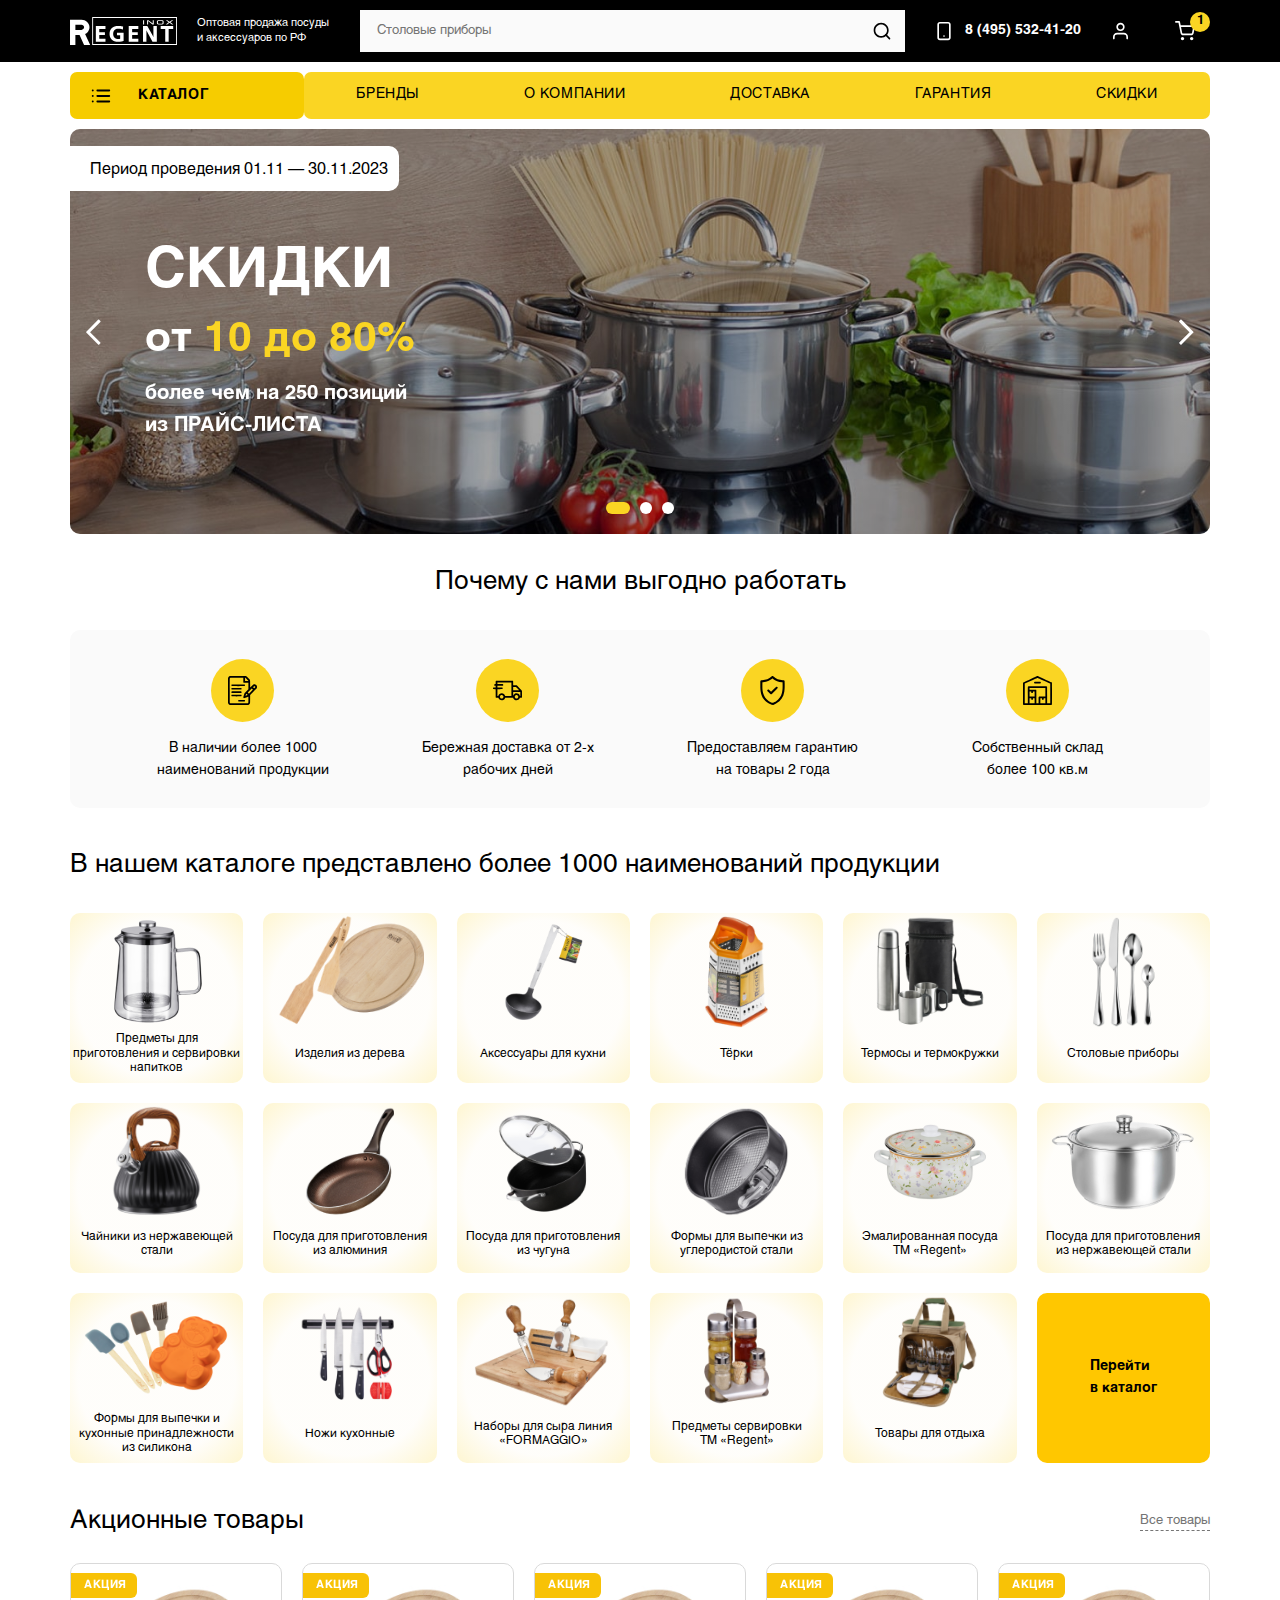
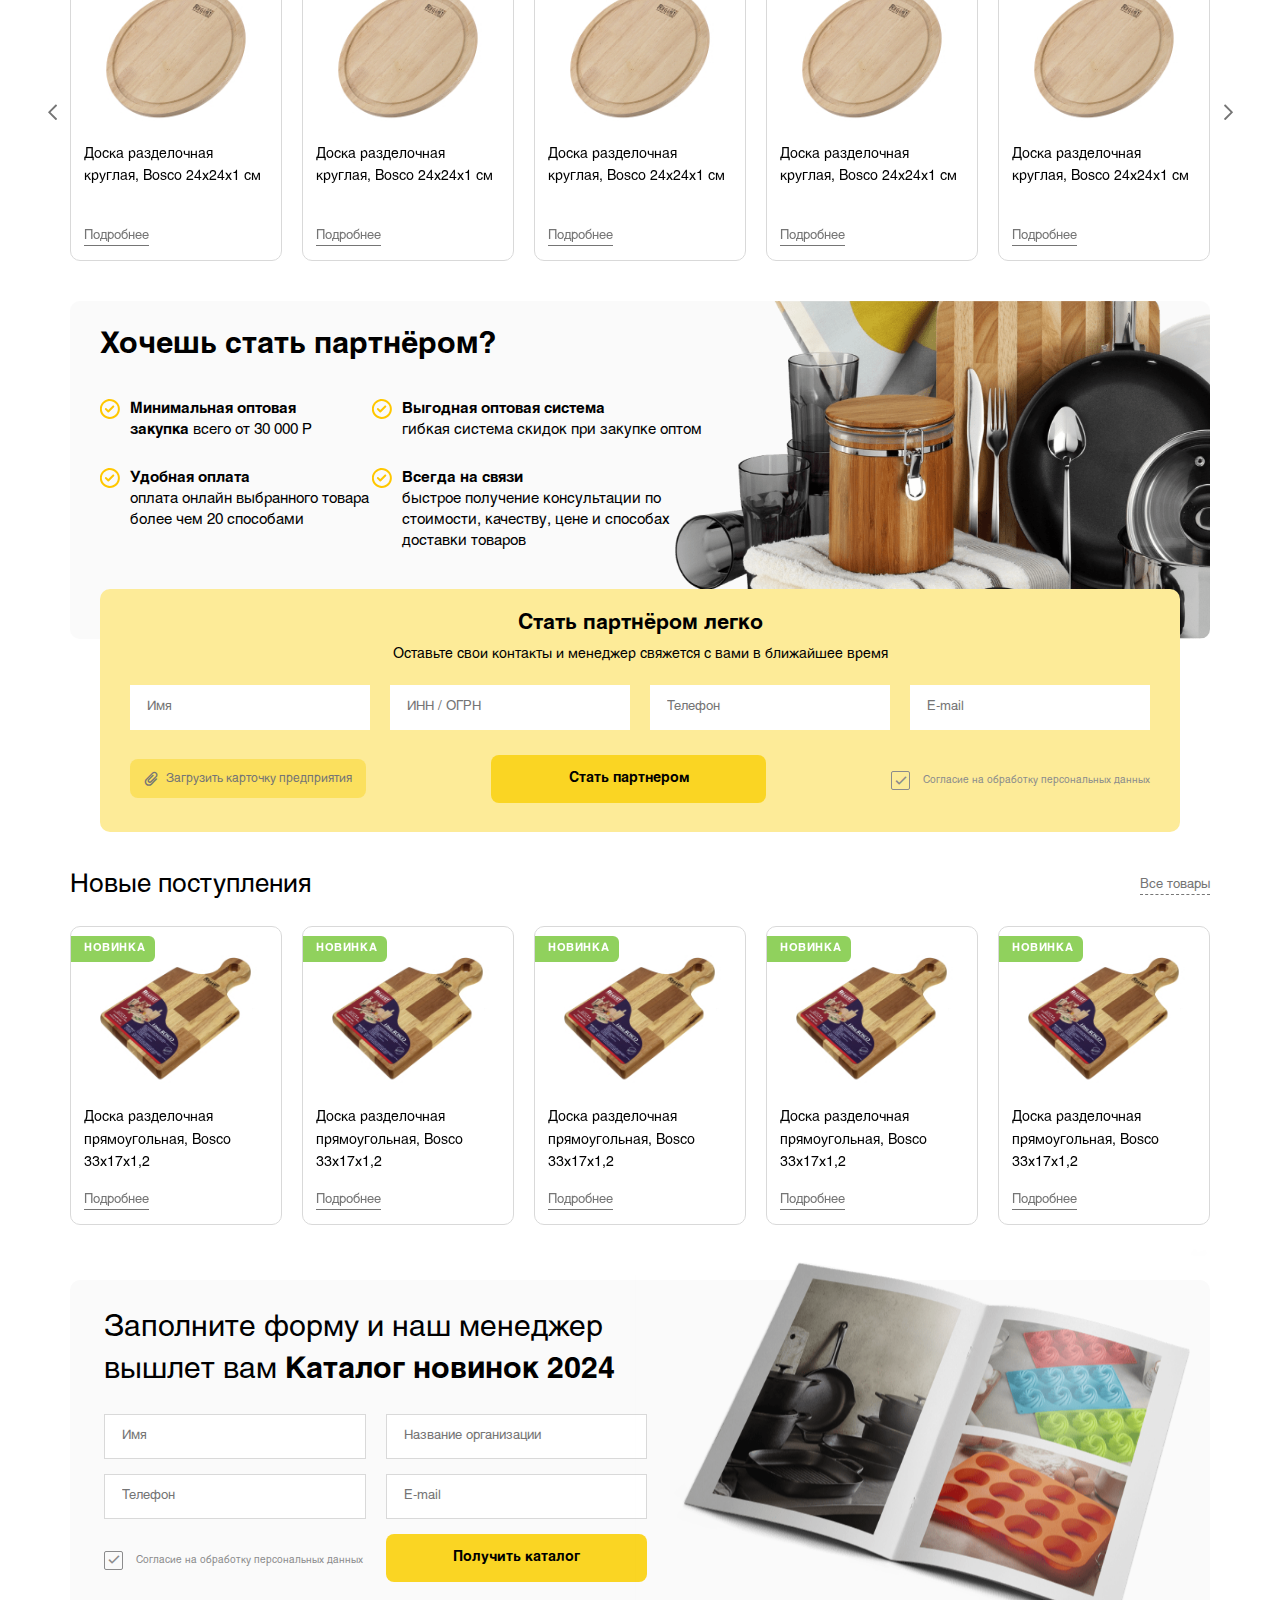
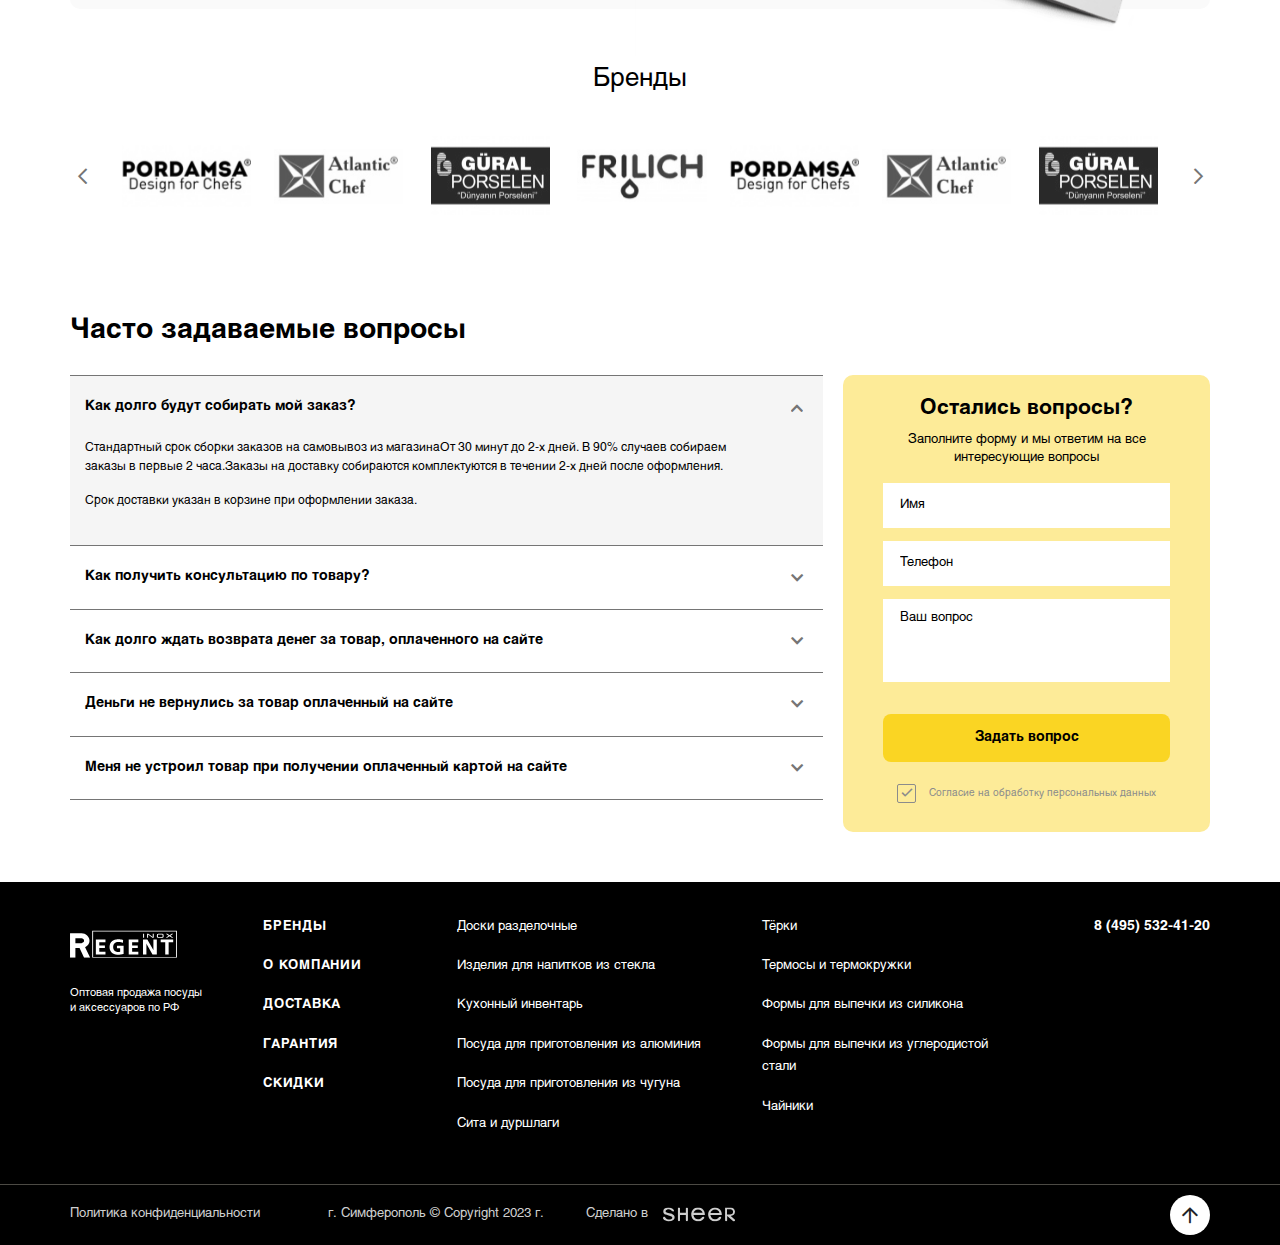
==== index.html @ 5c01cd08 "Add files via upload" ====
<!DOCTYPE html>
<!--[if lt IE 7]><html lang="ru" class="lt-ie9 lt-ie8 lt-ie7"><![endif]-->
<!--[if IE 7]><html lang="ru" class="lt-ie9 lt-ie8"><![endif]-->
<!--[if IE 8]><html lang="ru" class="lt-ie9"><![endif]-->
<!--[if gt IE 8]><!-->
<html lang="ru">
<!--<![endif]-->
<head>
	<meta charset="utf-8" />
	<title>Заголовок</title>
	<meta http-equiv="X-UA-Compatible" content="IE=edge" />
	<meta name="viewport" content="width=device-width, initial-scale=1.0" />
	<meta name="format-detection" content="telephone=no" />
	<link rel="shortcut icon" href="favicon.png" />
	<link rel="stylesheet" href="libs/bootstrap/bootstrap-grid.css" />
	<link rel="stylesheet" href="libs/fontawesome-free-5.12.0-web/css/all.min.css" />
	<link rel="stylesheet" href="libs/fancybox/jquery.fancybox.css" />
	<link rel="stylesheet" href="libs/slick-1.5.9/slick/slick.css" />
	<link rel="stylesheet" href="libs/slick-1.5.9/slick/slick-theme.css" />
	<link rel="stylesheet" href="css/fonts.css" />
	<link rel="stylesheet" href="css/main.css?ver=1.1" />
	<link rel="stylesheet" href="css/media.css?ver=1.1" />
</head>
<body>

	<div class="wrapper">

		<div class="buttons-fixed">
			<a href="#" class="btn-fixed btn-fixed_catalog">
				<img src="img/menu.svg" alt="alt">
			</a>
			<a href="#" class="btn-fixed btn-fixed_search">
				<img src="img/search.svg" alt="alt">
			</a>
			<a href="#" class="btn-fixed">
				<img src="img/user.svg" alt="alt">
			</a>
			<a href="#" class="btn-fixed">
				<img src="img/basket.svg" alt="alt">
				<span class="btn-fixed__value">1</span>
			</a>
		</div>

		<header class="header">
			<div class="header-top">
				<div class="container">
					<div class="header__wrapper">
						<div class="logo-wrap">
							<a href="#" class="logo">
								<img src="img/logo.svg" alt="alt">
							</a>
							<div class="logo-descr">Оптовая продажа посуды и аксессуаров по РФ</div>
						</div>
						<div class="form-search">
							<form>
								<input type="text" placeholder="Столовые приборы" required="required">
								<button class="btn-search">
									<img src="img/search.svg" alt="alt">
								</button>
							</form>
						</div>
						<a href="tel:+84955324120" class="phone-main"><img src="img/phone.svg" alt="alt">8 (495) 532-41-20</a>
						<a href="#" class="btn-header">
							<img src="img/user.svg" alt="alt">
						</a>
						<a href="#" class="btn-header">
							<img src="img/basket.svg" alt="alt">
							<span class="btn-header__value">1</span>
						</a>
						<span class='sandwich'>
							<span class='sw-topper'></span>
							<span class='sw-bottom'></span>
							<span class='sw-footer'></span>
						</span>
					</div>
				</div>
			</div>
			<div class="header-bottom">
				<div class="container">
					<div class="header__wrapper">
						<a href="#" class="btn-catalog"><img src="img/menu.svg" alt="alt">Каталог</a>
						<div class="catalog-dropdown">
							<ul class="catalog-dropdown__list">
								<li><a href="#">Предметы для приготовления и сервировки напитков</a></li>
								<li><a href="#">Аксессуары для кухни</a></li>
								<li><a href="#">Тёрки</a></li>
								<li><a href="#">Термосы и термокружки</a></li>
								<li><a href="#">Столовые приборы</a></li>
								<li><a href="#">Чайники из нержавеющей стали</a></li>
								<li><a href="#">Посуда для приготовления из алюминия</a></li>
								<li><a href="#">Посуда для приготовления из чугуна</a></li>
								<li><a href="#">Формы для выпечки из углеродистой стали</a></li>
								<li><a href="#">Эмалированная посуда ТМ «Regent»</a></li>
								<li><a href="#">Посуда для приготовления из нержавеющей стали</a></li>
								<li><a href="#">Формы для выпечки и кухонные принадлежности из силикона</a></li>
								<li><a href="#">Ножи кухонные</a></li>
								<li><a href="#">Наборы для сыра линия «FORMAGGIO»</a></li>
								<li><a href="#">Предметы сервировки ТМ «Regent»</a></li>
								<li><a href="#">Товары для отдыха</a></li>
							</ul>
						</div>
						<ul class="menu">
							<li><a href="#">Бренды</a></li>
							<li><a href="#">О компании</a></li>
							<li><a href="#">Доставка</a></li>
							<li><a href="#">Гарантия</a></li>
							<li><a href="#">Скидки</a></li>
						</ul>
					</div>
				</div>
			</div>
			<div class="menu-mobile">
				<ul class="menu">
					<li><a href="#">Бренды</a></li>
					<li><a href="#">О компании</a></li>
					<li><a href="#">Доставка</a></li>
					<li><a href="#">Гарантия</a></li>
					<li><a href="#">Скидки</a></li>
				</ul>
			</div>
			<div class="menu-overlay"></div>
		</header>

		<section class="billbord">
			<div class="container">
				<ul class="slider-billbord">
					<li>
						<a href="#" class="item-billbord">
							<span class="item-billbord__time">Период проведения 01.11 — 30.11.2023</span>
							<span class="item-billbord__title">СКИДКИ <span>от <strong>10 до 80%</strong></span></span>
							<span class="item-billbord__descr">более чем на 250 позиций из ПРАЙС-ЛИСТА</span>
							<span class="item-billbord__image">
								<img src="img/billbord1.jpg" alt="alt">
							</span>
						</a>
					</li>
					<li>
						<a href="#" class="item-billbord">
							<span class="item-billbord__time">Период проведения 01.11 — 30.11.2023</span>
							<span class="item-billbord__title">СКИДКИ <span>от <strong>10 до 80%</strong></span></span>
							<span class="item-billbord__descr">более чем на 250 позиций из ПРАЙС-ЛИСТА</span>
							<span class="item-billbord__image">
								<img src="img/billbord1.jpg" alt="alt">
							</span>
						</a>
					</li>
					<li>
						<a href="#" class="item-billbord">
							<span class="item-billbord__time">Период проведения 01.11 — 30.11.2023</span>
							<span class="item-billbord__title">СКИДКИ <span>от <strong>10 до 80%</strong></span></span>
							<span class="item-billbord__descr">более чем на 250 позиций из ПРАЙС-ЛИСТА</span>
							<span class="item-billbord__image">
								<img src="img/billbord1.jpg" alt="alt">
							</span>
						</a>
					</li>
				</ul>
			</div>
		</section>

		<section class="advantages">
			<div class="container">
				<h2 class="title-section">Почему с нами выгодно работать</h2>
				<div class="advantages-block">
					<div class="row">
						<div class="col-lg-3 col-6">
							<div class="item-advantage">
								<div class="item-advantage__icon">
									<img src="img/ic_avd1.svg" alt="alt">
								</div>
								<p>В наличии более 1000 наименований продукции</p>
							</div>
						</div>
						<div class="col-lg-3 col-6">
							<div class="item-advantage">
								<div class="item-advantage__icon">
									<img src="img/ic_avd2.svg" alt="alt">
								</div>
								<p>Бережная доставка от 2-х рабочих дней</p>
							</div>
						</div>
						<div class="col-lg-3 col-6">
							<div class="item-advantage">
								<div class="item-advantage__icon">
									<img src="img/ic_avd3.svg" alt="alt">
								</div>
								<p>Предоставляем гарантию на товары 2 года</p>
							</div>
						</div>
						<div class="col-lg-3 col-6">
							<div class="item-advantage">
								<div class="item-advantage__icon">
									<img src="img/ic_avd4.svg" alt="alt">
								</div>
								<p>Собственный склад более 100 кв.м</p>
							</div>
						</div>
					</div>
				</div>
			</div>
		</section>

		<section class="categories">
			<div class="container">
				<h2 class="title-section">В нашем каталоге представлено более 1000 наименований продукции</h2>
				<div class="row">
					<div class="col-lg-2 col-md-4 col-6">
						<a href="#" class="item-category">
							<span class="item-category__image">
								<img src="img/category1.png" alt="alt">
							</span>
							<span class="item-category__title">Предметы для приготовления и сервировки напитков</span>
						</a>
					</div>
					<div class="col-lg-2 col-md-4 col-6">
						<a href="#" class="item-category">
							<span class="item-category__image">
								<img src="img/category2.png" alt="alt">
							</span>
							<span class="item-category__title">Изделия из дерева</span>
						</a>
					</div>
					<div class="col-lg-2 col-md-4 col-6">
						<a href="#" class="item-category">
							<span class="item-category__image">
								<img src="img/category3.png" alt="alt">
							</span>
							<span class="item-category__title">Аксессуары для кухни</span>
						</a>
					</div>
					<div class="col-lg-2 col-md-4 col-6">
						<a href="#" class="item-category">
							<span class="item-category__image">
								<img src="img/category4.png" alt="alt">
							</span>
							<span class="item-category__title">Тёрки</span>
						</a>
					</div>
					<div class="col-lg-2 col-md-4 col-6">
						<a href="#" class="item-category">
							<span class="item-category__image">
								<img src="img/category5.png" alt="alt">
							</span>
							<span class="item-category__title">Термосы и термокружки</span>
						</a>
					</div>
					<div class="col-lg-2 col-md-4 col-6">
						<a href="#" class="item-category">
							<span class="item-category__image">
								<img src="img/category6.png" alt="alt">
							</span>
							<span class="item-category__title">Столовые приборы</span>
						</a>
					</div>
					<div class="col-lg-2 col-md-4 col-6">
						<a href="#" class="item-category">
							<span class="item-category__image">
								<img src="img/category7.png" alt="alt">
							</span>
							<span class="item-category__title">Чайники из нержавеющей стали</span>
						</a>
					</div>
					<div class="col-lg-2 col-md-4 col-6">
						<a href="#" class="item-category">
							<span class="item-category__image">
								<img src="img/category8.png" alt="alt">
							</span>
							<span class="item-category__title">Посуда для приготовления из алюминия</span>
						</a>
					</div>
					<div class="col-lg-2 col-md-4 col-6">
						<a href="#" class="item-category">
							<span class="item-category__image">
								<img src="img/category9.png" alt="alt">
							</span>
							<span class="item-category__title">Посуда для приготовления <br>из чугуна</span>
						</a>
					</div>
					<div class="col-lg-2 col-md-4 col-6">
						<a href="#" class="item-category">
							<span class="item-category__image">
								<img src="img/category10.png" alt="alt">
							</span>
							<span class="item-category__title">Формы для выпечки из углеродистой стали</span>
						</a>
					</div>
					<div class="col-lg-2 col-md-4 col-6">
						<a href="#" class="item-category">
							<span class="item-category__image">
								<img src="img/category11.png" alt="alt">
							</span>
							<span class="item-category__title">Эмалированная посуда <br>ТМ «Regent»</span>
						</a>
					</div>
					<div class="col-lg-2 col-md-4 col-6">
						<a href="#" class="item-category">
							<span class="item-category__image">
								<img src="img/category12.png" alt="alt">
							</span>
							<span class="item-category__title">Посуда для приготовления из нержавеющей стали</span>
						</a>
					</div>
					<div class="col-lg-2 col-md-4 col-6">
						<a href="#" class="item-category">
							<span class="item-category__image">
								<img src="img/category13.png" alt="alt">
							</span>
							<span class="item-category__title">Формы для выпечки и кухонные принадлежности из силикона</span>
						</a>
					</div>
					<div class="col-lg-2 col-md-4 col-6">
						<a href="#" class="item-category">
							<span class="item-category__image">
								<img src="img/category14.png" alt="alt">
							</span>
							<span class="item-category__title">Ножи кухонные</span>
						</a>
					</div>
					<div class="col-lg-2 col-md-4 col-6">
						<a href="#" class="item-category">
							<span class="item-category__image">
								<img src="img/category15.png" alt="alt">
							</span>
							<span class="item-category__title">Наборы для сыра линия «FORMAGGIO»</span>
						</a>
					</div>
					<div class="col-lg-2 col-md-4 col-6">
						<a href="#" class="item-category">
							<span class="item-category__image">
								<img src="img/category16.png" alt="alt">
							</span>
							<span class="item-category__title">Предметы сервировки <br>ТМ «Regent»</span>
						</a>
					</div>
					<div class="col-lg-2 col-md-4 col-6">
						<a href="#" class="item-category">
							<span class="item-category__image">
								<img src="img/category17.png" alt="alt">
							</span>
							<span class="item-category__title">Товары для отдыха</span>
						</a>
					</div>
					<div class="col-lg-2 col-md-4 col-6">
						<a href="#" class="btn-category">Перейти <br>в каталог</a>
					</div>
				</div>
			</div>
		</section>

		<section class="catalog">
			<div class="container">
				<div class="head-section">
					<h2 class="title-section">Акционные товары</h2>
					<a href="#" class="link-page">Все товары</a>
				</div>
				<ul class="slider-catalog">
					<li>
						<div class="item-catalog">
							<div class="tag-catalog tag-catalog_promo">акция</div>
							<a href="#" class="item-catalog__image">
								<img src="img/catalog1.jpg" alt="alt">
							</a>
							<div class="item-catalog__title">Доска разделочная <br>круглая, Bosco 24х24х1 см</div>
							<a href="#" class="link-page">Подробнее</a>
						</div>
					</li>
					<li>
						<div class="item-catalog">
							<div class="tag-catalog tag-catalog_promo">акция</div>
							<a href="#" class="item-catalog__image">
								<img src="img/catalog1.jpg" alt="alt">
							</a>
							<div class="item-catalog__title">Доска разделочная <br>круглая, Bosco 24х24х1 см</div>
							<a href="#" class="link-page">Подробнее</a>
						</div>
					</li>
					<li>
						<div class="item-catalog">
							<div class="tag-catalog tag-catalog_promo">акция</div>
							<a href="#" class="item-catalog__image">
								<img src="img/catalog1.jpg" alt="alt">
							</a>
							<div class="item-catalog__title">Доска разделочная <br>круглая, Bosco 24х24х1 см</div>
							<a href="#" class="link-page">Подробнее</a>
						</div>
					</li>
					<li>
						<div class="item-catalog">
							<div class="tag-catalog tag-catalog_promo">акция</div>
							<a href="#" class="item-catalog__image">
								<img src="img/catalog1.jpg" alt="alt">
							</a>
							<div class="item-catalog__title">Доска разделочная <br>круглая, Bosco 24х24х1 см</div>
							<a href="#" class="link-page">Подробнее</a>
						</div>
					</li>
					<li>
						<div class="item-catalog">
							<div class="tag-catalog tag-catalog_promo">акция</div>
							<a href="#" class="item-catalog__image">
								<img src="img/catalog1.jpg" alt="alt">
							</a>
							<div class="item-catalog__title">Доска разделочная <br>круглая, Bosco 24х24х1 см</div>
							<a href="#" class="link-page">Подробнее</a>
						</div>
					</li>
					<li>
						<div class="item-catalog">
							<div class="tag-catalog tag-catalog_promo">акция</div>
							<a href="#" class="item-catalog__image">
								<img src="img/catalog1.jpg" alt="alt">
							</a>
							<div class="item-catalog__title">Доска разделочная <br>круглая, Bosco 24х24х1 см</div>
							<a href="#" class="link-page">Подробнее</a>
						</div>
					</li>
				</ul>
			</div>
		</section>

		<section class="partnership">
			<div class="container">
				<div class="partnership-block">
					<div class="row">
						<div class="col-lg-7">
							<h2 class="title-main"><strong>Хочешь стать партнёром?</strong></h2>
							<ul class="list-page">
								<li><strong>Минимальная оптовая <br>закупка</strong> всего от 30 000 Р</li>
								<li><strong>Выгодная оптовая система</strong> <br>гибкая система скидок при закупке оптом</li>
								<li><strong>Удобная оплата</strong> <br>оплата онлайн выбранного товара более чем 20 способами</li>
								<li><strong>Всегда на связи</strong> <br>быстрое получение консультации по стоимости, качеству, цене и способах доставки товаров</li>
							</ul>
						</div>
					</div>
				</div>
				<div class="partnership-form">
					<div class="title-middle">Стать партнёром легко</div>
					<div class="descr-form">Оставьте свои контакты и менеджер свяжется с вами в ближайшее время</div>
					<form>
						<div class="row">
							<div class="col-lg-3 col-md-6">
								<div class="item-form">
									<input type="text" placeholder="Имя" required="required">
								</div>
							</div>
							<div class="col-lg-3 col-md-6">
								<div class="item-form">
									<input type="text" placeholder="ИНН / ОГРН " required="required">
								</div>
							</div>
							<div class="col-lg-3 col-md-6">
								<div class="item-form">
									<input type="text" placeholder="Телефон" class="input-phone" required="required">
								</div>
							</div>
							<div class="col-lg-3 col-md-6">
								<div class="item-form">
									<input type="email" placeholder="E-mail" required="required">
								</div>
							</div>
						</div>
						<div class="partnership-form__bottom">
							<div class="file-upload">
								<label><input type="file" name="file"><i class="far fa-paperclip"></i> Загрузить карточку предприятия</label>
								<div class="name-upload"></div>
							</div>
							<input type="submit" class="btn-main" value="Стать партнером">
							<div class="checkbox">
								<label>
									<input type="checkbox" required="required" checked="checked" />
									<span>Согласие на обработку персональных данных</span>
								</label>
							</div>
						</div>
					</form>
				</div>
			</div>
		</section>

		<section class="catalog">
			<div class="container">
				<div class="head-section">
					<h2 class="title-section">Новые поступления</h2>
					<a href="#" class="link-page">Все товары</a>
				</div>
				<ul class="slider-catalog">
					<li>
						<div class="item-catalog">
							<div class="tag-catalog tag-catalog_new">новинка</div>
							<a href="#" class="item-catalog__image">
								<img src="img/catalog2.jpg" alt="alt">
							</a>
							<div class="item-catalog__title">Доска разделочная <br>прямоугольная, Bosco <br>33х17х1,2</div>
							<a href="#" class="link-page">Подробнее</a>
						</div>
					</li>
					<li>
						<div class="item-catalog">
							<div class="tag-catalog tag-catalog_new">новинка</div>
							<a href="#" class="item-catalog__image">
								<img src="img/catalog2.jpg" alt="alt">
							</a>
							<div class="item-catalog__title">Доска разделочная <br>прямоугольная, Bosco <br>33х17х1,2</div>
							<a href="#" class="link-page">Подробнее</a>
						</div>
					</li>
					<li>
						<div class="item-catalog">
							<div class="tag-catalog tag-catalog_new">новинка</div>
							<a href="#" class="item-catalog__image">
								<img src="img/catalog2.jpg" alt="alt">
							</a>
							<div class="item-catalog__title">Доска разделочная <br>прямоугольная, Bosco <br>33х17х1,2</div>
							<a href="#" class="link-page">Подробнее</a>
						</div>
					</li>
					<li>
						<div class="item-catalog">
							<div class="tag-catalog tag-catalog_new">новинка</div>
							<a href="#" class="item-catalog__image">
								<img src="img/catalog2.jpg" alt="alt">
							</a>
							<div class="item-catalog__title">Доска разделочная <br>прямоугольная, Bosco <br>33х17х1,2</div>
							<a href="#" class="link-page">Подробнее</a>
						</div>
					</li>
					<li>
						<div class="item-catalog">
							<div class="tag-catalog tag-catalog_new">новинка</div>
							<a href="#" class="item-catalog__image">
								<img src="img/catalog2.jpg" alt="alt">
							</a>
							<div class="item-catalog__title">Доска разделочная <br>прямоугольная, Bosco <br>33х17х1,2</div>
							<a href="#" class="link-page">Подробнее</a>
						</div>
					</li>
				</ul>
			</div>
		</section>

		<section class="presentation">
			<div class="container">
				<div class="presentation-block">
					<div class="row align-items-center">
						<div class="col-lg-6">
							<h2 class="title-main">Заполните форму и наш менеджер вышлет вам <strong>Каталог новинок 2024</strong></h2>
							<form>
								<div class="row">
									<div class="col-md-6">
										<div class="item-form">
											<input type="text" placeholder="Имя" required="required">
										</div>
									</div>
									<div class="col-md-6">
										<div class="item-form">
											<input type="text" placeholder="Название организации" required="required">
										</div>
									</div>
									<div class="col-md-6">
										<div class="item-form">
											<input type="text" placeholder="Телефон" class="input-phone" required="required">
										</div>
									</div>
									<div class="col-md-6">
										<div class="item-form">
											<input type="email" placeholder="E-mail" required="required">
										</div>
									</div>
									<div class="col-md-6 col_checkbox">
										<div class="checkbox">
											<label>
												<input type="checkbox" required="required" checked="checked" />
												<span>Согласие на обработку персональных данных</span>
											</label>
										</div>
									</div>
									<div class="col-md-6">
										<input type="submit" class="btn-main" value="Получить каталог">
									</div>
								</div>
							</form>
						</div>
						<div class="col-lg-6">
							<div class="presentation-block__image">
								<img src="img/presentation.png" alt="alt">
							</div>
						</div>
					</div>
				</div>
			</div>
		</section>

		<section class="brands">
			<div class="container">
				<h2 class="title-section">Бренды</h2>
				<ul class="slider-brands">
					<li>
						<div class="item-brand">
							<img src="img/brand1.png" alt="alt">
						</div>
					</li>
					<li>
						<div class="item-brand">
							<img src="img/brand2.png" alt="alt">
						</div>
					</li>
					<li>
						<div class="item-brand">
							<img src="img/brand3.png" alt="alt">
						</div>
					</li>
					<li>
						<div class="item-brand">
							<img src="img/brand4.png" alt="alt">
						</div>
					</li>
					<li>
						<div class="item-brand">
							<img src="img/brand1.png" alt="alt">
						</div>
					</li>
					<li>
						<div class="item-brand">
							<img src="img/brand2.png" alt="alt">
						</div>
					</li>
					<li>
						<div class="item-brand">
							<img src="img/brand3.png" alt="alt">
						</div>
					</li>
					<li>
						<div class="item-brand">
							<img src="img/brand4.png" alt="alt">
						</div>
					</li>
				</ul>
			</div>
		</section>

		<section class="questions">
			<div class="container">
				<h2 class="title-page">Часто задаваемые вопросы</h2>
				<div class="row">
					<div class="col-lg-8">
						<div class="item-question active">
							<div class="item-question__head">Как долго будут собирать мой заказ? <i class="fas fa-chevron-down"></i></div>
							<div class="item-question__content" style="display: block;">
								<p>Стандартный срок сборки заказов на самовывоз из магазинаОт 30 минут до 2-х дней. В 90% случаев собираем заказы в первые 2 часа.Заказы на доставку собираются комплектуются в течении 2-х дней после оформления.</p>
								<p>Срок доставки указан в корзине при оформлении заказа.</p>
							</div>
						</div>
						<div class="item-question">
							<div class="item-question__head">Как получить консультацию по товару? <i class="fas fa-chevron-down"></i></div>
							<div class="item-question__content">
								<p>Стандартный срок сборки заказов на самовывоз из магазинаОт 30 минут до 2-х дней. В 90% случаев собираем заказы в первые 2 часа.Заказы на доставку собираются комплектуются в течении 2-х дней после оформления.</p>
								<p>Срок доставки указан в корзине при оформлении заказа.</p>
							</div>
						</div>
						<div class="item-question">
							<div class="item-question__head">Как долго ждать возврата денег за товар, оплаченного на сайте <i class="fas fa-chevron-down"></i></div>
							<div class="item-question__content">
								<p>Стандартный срок сборки заказов на самовывоз из магазинаОт 30 минут до 2-х дней. В 90% случаев собираем заказы в первые 2 часа.Заказы на доставку собираются комплектуются в течении 2-х дней после оформления.</p>
								<p>Срок доставки указан в корзине при оформлении заказа.</p>
							</div>
						</div>
						<div class="item-question">
							<div class="item-question__head">Деньги не вернулись за товар оплаченный на сайте <i class="fas fa-chevron-down"></i></div>
							<div class="item-question__content">
								<p>Стандартный срок сборки заказов на самовывоз из магазинаОт 30 минут до 2-х дней. В 90% случаев собираем заказы в первые 2 часа.Заказы на доставку собираются комплектуются в течении 2-х дней после оформления.</p>
								<p>Срок доставки указан в корзине при оформлении заказа.</p>
							</div>
						</div>
						<div class="item-question">
							<div class="item-question__head">Меня не устроил товар при получении оплаченный картой на сайте <i class="fas fa-chevron-down"></i></div>
							<div class="item-question__content">
								<p>Стандартный срок сборки заказов на самовывоз из магазинаОт 30 минут до 2-х дней. В 90% случаев собираем заказы в первые 2 часа.Заказы на доставку собираются комплектуются в течении 2-х дней после оформления.</p>
								<p>Срок доставки указан в корзине при оформлении заказа.</p>
							</div>
						</div>
					</div>
					<div class="col-lg-4">
						<div class="block-form">
							<div class="title-middle">Остались вопросы?</div>
							<div class="descr-form">Заполните форму и мы ответим на все интересующие вопросы</div>
							<form>
								<div class="item-form">
									<input type="text" placeholder="Имя" required="required">
								</div>
								<div class="item-form">
									<input type="text" placeholder="Телефон" class="input-phone" required="required">
								</div>
								<div class="item-form">
									<textarea placeholder="Ваш вопрос" required="required"></textarea>
								</div>
								<input type="submit" class="btn-main" value="Задать вопрос">
								<div class="checkbox">
									<label>
										<input type="checkbox" required="required" checked="checked" />
										<span>Согласие на обработку персональных данных</span>
									</label>
								</div>
							</form>
						</div>
					</div>
				</div>
			</div>
		</section>

		<footer class="footer">
			<div class="container">
				<div class="row">
					<div class="col-lg-2 col-6">
						<div class="footer__logo">
							<a href="#" class="logo">
								<img src="img/logo2.svg" alt="alt">
							</a>
							<div class="logo-descr">Оптовая продажа посуды и аксессуаров по РФ</div>
						</div>
					</div>
					<div class="col-lg-2 col-6">
						<ul class="footer__nav footer__nav_big">
							<li><a href="#">Бренды</a></li>
							<li><a href="#">О компании</a></li>
							<li><a href="#">Доставка</a></li>
							<li><a href="#">Гарантия</a></li>
							<li><a href="#">Скидки</a></li>
						</ul>
					</div>
					<div class="col-lg-6">
						<ul class="footer__nav footer__nav_columns">
							<li><a href="#">Доски разделочные</a></li>
							<li><a href="#">Изделия для напитков из стекла</a></li>
							<li><a href="#">Кухонный инвентарь</a></li>
							<li><a href="#">Посуда для приготовления из алюминия</a></li>
							<li><a href="#">Посуда для приготовления из чугуна</a></li>
							<li><a href="#">Сита и дуршлаги</a></li>
							<li><a href="#">Тёрки</a></li>
							<li><a href="#">Термосы и термокружки</a></li>
							<li><a href="#">Формы для выпечки из силикона</a></li>
							<li><a href="#">Формы для выпечки из углеродистой стали</a></li>
							<li><a href="#">Чайники</a></li>
						</ul>
					</div>
					<div class="col-lg-2">
						<div class="footer__contacts">
							<a href="tel:+84955324120" class="phone-main">8 (495) 532-41-20</a>
						</div>
					</div>
				</div>
			</div>
			<div class="footer-bottom">
				<div class="container">
					<div class="row align-items-center">
						<div class="col-lg">
							<a href="#">Политика конфиденциальности </a>
						</div>
						<div class="col-lg">
							<p>г. Симферополь © Copyright  2023 г.</p>
						</div>
						<div class="col-lg">
							<div class="create">Сделано в <a href="#"><img src="img/copy.svg" alt="alt"></a></div>
						</div>
						<div class="col-xl-4 col-lg">
							<a href="#" class="btn_top"><i class="far fa-arrow-up"></i></a>
						</div>
					</div>
				</div>
			</div>
		</footer>
		
	</div>

	<!--[if lt IE 9]>
	<script src="libs/html5shiv/es5-shim.min.js"></script>
	<script src="libs/html5shiv/html5shiv.min.js"></script>
	<script src="libs/html5shiv/html5shiv-printshiv.min.js"></script>
	<script src="libs/respond/respond.min.js"></script>
<![endif]-->
<script src="libs/jquery/jquery-3.6.0.min.js"></script>
<script src="libs/jquery-mousewheel/jquery.mousewheel.min.js"></script>
<script src="libs/fancybox/jquery.fancybox.pack.js"></script>
<script src="libs/slick-1.5.9/slick/slick.min.js"></script>
<script src="libs/scroll2id/PageScroll2id.min.js"></script>
<script src="libs/mask/jquery.maskedinput.js"></script>
<script src="libs/jQueryFormStyler-master/jquery.formstyler.min.js"></script>
<script src="js/common.js?ver=1.1"></script>
<!-- Yandex.Metrika counter --><!-- /Yandex.Metrika counter -->
<!-- Google Analytics counter --><!-- /Google Analytics counter -->
</body>
</html>
---- css/fonts.css ----
@font-face {
    font-family: 'Helios';
    src: url('../fonts/heliosc.eot');
    src: url('../fonts/heliosc.eot?#iefix') format('embedded-opentype'),
    url('../fonts/heliosc.woff') format('woff'),
    url('../fonts/heliosc.ttf') format('truetype');
    font-weight: normal;
    font-style: normal;
    }

@font-face {
    font-family: 'Helios';
    src: url('../fonts/heliosc_bold.eot');
    src: url('../fonts/heliosc_bold.eot?#iefix') format('embedded-opentype'),
    url('../fonts/heliosc_bold.woff') format('woff'),
    url('../fonts/heliosc_bold.ttf') format('truetype');
    font-weight: 700;
    font-style: normal;
    }
---- css/main.css ----
*::-webkit-input-placeholder {
	color: #757575;
	opacity: 1;
}
*:-moz-placeholder {
	color: #757575;
	opacity: 1;
}
*::-moz-placeholder {
	color: #757575;
	opacity: 1;
}
*:-ms-input-placeholder {
	color: #757575;
	opacity: 1;
}

body input:focus:required:invalid,
body textarea:focus:required:invalid {
	
}
body input:required:valid,
body textarea:required:valid {
	
}
body {
	font-family: 'Helios';
	font-size: 16px;
	line-height: 160%;
	color: #000;
	overflow-x: hidden;
	margin: 0;
	background-color: #fff;
}
button {
	cursor: pointer;
}
button, input, optgroup, select, textarea {
	font-family: inherit;
}
input {
	-webkit-appearance: none;
	-moz-appearance: none;
	appearance: none;
}
button,
textarea,
input.text,
input[type="text"],
input[type="button"],
input[type="submit"] {
	-webkit-appearance: none;
}
a, button, input, img {
	transition: all 0.3s;
}
h1,h2,h3,h4,h5,h6 {
	padding: 0;
	margin: 0;
	font-weight: normal;
}
.wrapper {
	padding-top: 144px;
	overflow: hidden;
}
a {
	text-decoration: none;
	outline: none;
}
* {
	outline: none !important;
}
ul {
	padding: 0;
	margin: 0;
}
ul li {
	list-style-type: none;
	outline: none;
}
img {
	outline: none;
	display: block;
}
p {
	padding: 0;
	margin: 0;
}
form {
	margin: 0;
}

.header {
	position: fixed;
	top: 0;
	left: 0;
	width: 100%;
	z-index: 1000;
	transition: all 0.3s;
	background-color: #fff;
}
.header-top {
	padding: 13px 0;
	background: #000;
	color: #fff;
}
.header__wrapper {
	display: flex;
	align-items: center;
	justify-content: space-between;
}
.logo-wrap {
	display: flex;
	align-items: center;
}
.logo {
	display: inline-block;
}
.logo img {
	width: 115px;
	height: auto;
	max-width: 100%;
	display: block;
}
.logo-descr {
	margin-left: 32px;
	max-width: 161px;
	font-size: 13px;
	line-height: 140%;
}
.form-search {
	width: 702px;
	max-width: 100%;
	position: relative;
}
.form-search input {
	height: 42px;
	padding: 0 17px;
	padding-right: 60px;
	font-size: 13px;
	line-height: 140%;
	font-weight: 400;
	width: 100%;
	font-family: 'Helios';
	color: #000;
	border: none;
	background: #FAFAFA;
}
.btn-search {
	height: 42px;
	width: 60px;
	top: 0;
	right: 0;
	position: absolute;
	padding: 0;
	border: none;
	background: transparent;
	display: flex;
	align-items: center;
	justify-content: center;
}
.phone-main {
	color: #fff;
	font-weight: 700;
	display: inline-flex;
	align-items: center;
}
.phone-main img {
	margin-right: 11px;
}
.btn-header {
	margin-right: 15px;
	display: inline-flex;
	position: relative;
}
.phone-main:hover,
.btn-header:hover img {
	opacity: 0.7;
}
.btn-header__value {
	font-size: 13px;
	width: 20px;
	height: 20px;
	top: -9px;
	right: -15px;
	background-color: #FAD523;
	line-height: 140%;
	font-weight: 700;
	color: #000;
	position: absolute;
	display: flex;
	align-items: center;
	justify-content: center;
	text-align: center;
	border-radius: 50%;
}
.btn-catalog {
	height: 52px;
	width: 265px;
	padding-left: 27px;
	border-radius: 10px;
	background: #F6CC00;
	font-weight: 700;
	line-height: 140%;
	color: #000;
	letter-spacing: 0.8px;
	text-transform: uppercase;
	display: inline-flex;
	align-items: center;
	position: relative;
}
.btn-fixed_search::before,
.btn-fixed_catalog::before,
.btn-catalog::before {
	position: absolute;
	content: "\f00d";
	color: #000;
	font-size: 25px;
	left: 27px;
	top: 0;
	bottom: 0;
	margin: auto;
	width: 24px;
	height: 24px;
	display: flex;
	align-items: center;
	justify-content: center;
	-moz-osx-font-smoothing: grayscale;
	-webkit-font-smoothing: antialiased;
	font-style: normal;
	font-variant: normal;
	text-rendering: auto;
	line-height: 1;
	font-family: "Font Awesome 5 Pro";
	font-weight: 300;
	transition: all 0.3s;
	opacity: 0;
}
.btn-fixed_search::before,
.btn-fixed_catalog::before {
	width: 100%;
	height: 100%;
	top: 0;
	left: 0;
	font-size: 21px;
	color: #fff;
}
.btn-fixed_search.active img,
.btn-fixed_catalog.active img,
.btn-catalog.active img {
	opacity: 0;
}
.btn-fixed_search.active::before,
.btn-fixed_catalog.active::before,
.btn-catalog.active::before {
	opacity: 1;
}
.menu a:hover {
	background: #F6CC00;
}
.btn-catalog:hover {
	background: #d9b400;
}
.btn-catalog img {
	margin-right: 36px;
}
.menu {
	height: 52px;
	border-radius: 10px;
	background: #FAD523;
	display: flex;
	justify-content: space-around;
	flex: 1;
}
.menu li {
	flex-grow: 1;
}
.menu a {
	letter-spacing: 0.8px;
	height: 100%;
	text-transform: uppercase;
	color: #000;
	display: flex;
	align-items: center;
	justify-content: center;
}
.header-bottom {
	padding: 12px 0;
}
.menu li:first-child a {
	border-radius: 10px 0 0 10px;
}
.menu li:last-child a {
	border-radius: 0 10px 10px 0;
}

.item-billbord {
	height: 500px;
	padding: 0 127px;
	padding-top: 30px;
	color: #fff;
	display: flex;
	flex-direction: column;
	align-items: flex-start;
	justify-content: center;
	position: relative;
	z-index: 1;
}
.item-billbord__image {
	border-radius: 10px;
	position: absolute;
	display: block;
	width: 100%;
	height: 100%;
	top: 0;
	left: 0;
	z-index: -1;
}
.item-billbord__image img {
	width: 100%;
	height: 100%;
	object-fit: cover;
	font-family: 'object-fit: cover;';
	border-radius: 10px;
}
.item-billbord__image::after {
	position: absolute;
	display: block;
	content: " ";
	width: 100%;
	height: 100%;
	top: 0;
	left: 0;
	border-radius: 10px;
	background: linear-gradient(0deg, rgba(0, 0, 0, 0.30) 0%, rgba(0, 0, 0, 0.30) 100%);
}
.item-billbord__time {
	font-size: 18px;
	padding: 14px;
	padding-left: 29px;
	padding-bottom: 9px;
	top: 20px;
	line-height: 160%;
	color: #000;
	left: 0;
	display: inline-block;
	border-radius: 0px 10px 10px 0px;
	background: #FFF;
	position: absolute;
}
.item-billbord__title {
	font-size: 64px;
	max-width: 315px;
	padding-bottom: 12px;
	font-weight: 700;
	line-height: 115%;
	display: block;
}
.item-billbord__title span {
	font-size: 48px;
	line-height: 140%;
}
.item-billbord__title span strong {
	color: #FAD523;
}
.item-billbord__descr {
	font-size: 24px;
	max-width: 323px;
	font-weight: 700;
	line-height: 160%;
	display: block;
}
.slick-dots {
	bottom: 0;
	left: 0;
	width: 100%;
	display: flex;
	align-items: center;
	justify-content: center;
}
.slick-dots li {
	width: auto;
	height: auto;
}
.slick-dots li button::before {
	display: none;
}
.slick-dots li button {
	width: 12px;
	height: 12px;
	border-radius: 50%;
	padding: 0;
	border: none;
	transition: all 0.3s;
	background-color: #757575;
}
.slider-billbord .slick-dots li button {
	background: #fff;
}
.slick-dots li button:hover,
.slick-dots li.slick-active button {
	width: 24px;
	border-radius: 10px;
	background: #FAD523;
}
.slider-billbord .slick-dots {
	bottom: 28px;
}
.slick-arrow {
	width: 24px;
	height: 24px;
	color: #757575;
	font-size: 18px;
	top: 50%;
	display: flex;
	align-items: center;
	justify-content: center;
	transition: all 0.3s;
}
.slick-arrow:hover {
	color: #000;
}
.slick-arrow::before {
	display: none;
}
.slick-prev {
	left: 0;
}
.slick-next {
	right: 0;
}
.slider-billbord .slick-arrow {
	width: 44px;
	height: 44px;
	font-size: 35px;
	color: #fff;
}
.slider-billbord .slick-prev {
	left: 10px;
}
.slider-billbord .slick-next {
	right: 10px;
}

.advantages {
	padding-top: 36px;
}
.advantages .title-section {
	text-align: center;
}
.title-section {
	font-size: 30px;
	padding-bottom: 30px;
	line-height: 160%;
}
.advantages-block {
	padding: 33px 69px;
	padding-bottom: 28px;
	border-radius: 10px;
	background: #FAFAFA;
}
.item-advantage {
	max-width: 200px;
	text-align: center;
	margin: 0 auto;
}
.item-advantage__icon {
	width: 70px;
	height: 70px;
	margin: 0 auto;
	margin-bottom: 22px;
	background-color: #FAD523;
	display: flex;
	align-items: center;
	justify-content: center;
	border-radius: 50%;
}
.item-advantage__icon img {
	max-width: 100%;
	max-height: 100%;
}
.item-category {
	height: 200px;
	font-size: 14px;
	padding: 6px;
	padding-top: 0;
	margin-bottom: 30px;
	line-height: 120%;
	text-align: center;
	color: #000;
	display: flex;
	flex-direction: column;
	align-items: center;
	border-radius: 10px;
	background: radial-gradient(95% 95% at 50% 50%, rgba(252, 244, 225, 0.15) 47.92%, rgba(253, 235, 152, 0.50) 77.6%, rgba(255, 199, 0, 0.50) 100%);
}
.item-category__image {
	height: 150px;
	display: flex;
	align-items: center;
	justify-content: center;
	width: 100%;
}
.item-category__image img {
	max-width: 100%;
	max-height: 100%;
}
.item-category__title {
	display: block;
	margin-top: auto;
	margin-bottom: auto;
}
.btn-category {
	height: 200px;
	border-radius: 10px;
	font-weight: 700;
	color: #000;
	background: #FFC700;
	display: flex;
	align-items: center;
	justify-content: center;
}
.item-category:hover,
.btn-category:hover {
	box-shadow: 0 5px 10px #ffe27b;
}
.categories {
	padding-top: 55px;
}

.catalog {
	padding-bottom: 30px;
}
.head-section {
	padding: 24px 0;
	padding-bottom: 10px;
	display: flex;
	align-items: center;
	justify-content: space-between;
}
.head-section .title-section {
	padding: 0;
}
.item-catalog {
	padding: 20px 18px;
	min-height: 100%;
	display: flex;
	flex-direction: column;
	align-items: flex-start;
	position: relative;
	border-radius: 10px;
	border: 1px solid #D9D9D9;
	background: #FFF;
	transition: all 0.3s;
}
.item-catalog:hover {
	box-shadow: 0 5px 10px #D9D9D9;
}
.tag-catalog {
	padding: 6px 12px;
	padding-left: 15px;
	color: #FFF;
	top: 13px;
	left: 0;
	font-size: 12px;
	font-weight: 700;
	line-height: 160%;
	letter-spacing: 0.6px;
	text-transform: uppercase;
	border-radius: 0px 6px 6px 0px;
	background: #F8C206;
	position: absolute;
}
.tag-catalog_promo {
	background: #F8C206;
}
.item-catalog__image {
	height: 167px;
	margin-bottom: 23px;
	width: 100%;
	display: flex;
	align-items: center;
	justify-content: center;
}
.item-catalog__image img {
	max-width: 100%;
	max-height: 100%;
}
.item-catalog__title {
	margin-bottom: 19px;
	min-height: 76px;
	display: block;
	width: 100%;
	color: #000;
}
.link-page {
	font-size: 14px;
	line-height: 140%;
	color: #757575;
	border-bottom: 1px solid #757575;
	display: inline-block;
}
.link-page:hover {
	border-color: transparent;
}
.head-section .link-page {
	border-bottom-style: dashed;
}
.slider-catalog .slick-track {
	display: flex !important;
}
.slider-catalog .slick-slide {
	padding: 15px;
	height: inherit !important;
}
.slider-catalog {
	margin: 0 -15px;
}
.slider-catalog .slick-prev {
	left: -20px;
}
.slider-catalog .slick-next {
	right: -20px;
}

.partnership-block {
	padding: 29px 40px;
	padding-bottom: 115px;
	margin-bottom: -67px;
	border-radius: 10px;
	background-color: #FAFAFA;
	background-image: url(../img/bg_partnership.png);
	background-repeat: no-repeat;
	background-position: center right;
}
.title-main {
	font-size: 36px;
	line-height: 140%;
}
.list-page {
	font-size: 18px;
	line-height: 140%;
	display: grid;
	grid-template-columns: 0.7fr 0.9fr;
}
.list-page li {
	padding-left: 38px;
	margin-bottom: 55px;
	position: relative;
}
.list-page li::before {
	position: absolute;
	display: block;
	content: " ";
	width: 20px;
	height: 20px;
	top: 0;
	left: 0;
	background-image: url(../img/li.svg);
	background-repeat: no-repeat;
	background-position: center;
	background-size: cover;
}
.partnership-block .title-main {
	padding-bottom: 43px;
}
.partnership-form {
	padding: 25px 39px;
	padding-bottom: 33px;
	margin: 0 39px;
	border-radius: 10px;
	background: #FDEB98;
}
.title-middle {
	font-size: 24px;
	line-height: 140%;
	font-weight: 700;
}
.partnership-form .title-middle {
	padding-bottom: 6px;
	text-align: center;
}
.descr-form {
	padding-bottom: 20px;
	line-height: 140%;
	text-align: center;
}
.item-form {
	margin-bottom: 17px;
}
.item-form textarea,
.item-form input {
	height: 50px;
	padding: 0 17px;
	font-size: 13px;
	line-height: 140%;
	color: #000;
	width: 100%;
	border: none;
	background: #fff;
	font-family: 'Helios';
}
.item-form textarea {
	height: 83px;
	padding-top: 10px;
	resize: none;
}
.btn-main {
	height: 53px;
	font-size: 15px;
	padding: 0 30px;
	border-radius: 10px;
	background: #FAD523;
	color: #000;
	font-family: 'Helios';
	font-style: normal;
	font-weight: 700;
	line-height: 140%; 
	display: inline-flex;
	align-items: center;
	justify-content: center;
	text-align: center;
	cursor: pointer;
	border: none;
	transition: all 0.3s;
}
.btn-main:hover {
	background: #F6CC00;
}
.partnership-form .btn-main {
	width: 300px;
	padding: 0 10px;
}
.partnership-form__bottom {
	padding-top: 10px;
	display: flex;
	align-items: center;
	justify-content: space-between;
}
.file-upload input {
	width: 0 !important;
	height: 0 !important;
	padding: 0 !important;
	opacity: 0 !important;
}
.file-upload label {
	font-size: 14px;
	padding: 0 16px;
	height: 39px;
	font-weight: 400;
	display: flex;
	align-items: center;
	color: #757575;
	cursor: pointer;
	border-radius: 8px;
	background: rgba(250, 213, 35, 0.5);
	font-family: 'Helios';
	transition: all 0.3s;
}
.file-upload:hover label {
	background: rgba(250, 213, 35, 1);
}
.file-upload label i {
	font-size: 16px;
	margin-right: 12px;
}
.file-upload {
	position: relative;
}
.name-upload {
	position: absolute;
	top: 100%;
	left: 0;
	margin-top: 2px;
	font-size: 12px;
	line-height: 15px;
}
.checkbox {
	font-size: 11px;
	line-height: 14px;
	color: #8B8B8C;
	font-weight: 400;
	letter-spacing: normal;
	display: flex;
	text-align: left;
}
.checkbox label input {
	position: absolute;
	z-index: -1;
	height: 1px !important;
	width: 1px !important;
	opacity: 0 !important;
	margin: 12px 2px 0 7px !important;
}
.checkbox label > span {
	position: relative;
	padding: 5px 0 0 32px;
	display: block;
	cursor: pointer;
}
.checkbox label > span:before {
	content: '';
	position: absolute;
	top: 2px;
	left: 0;
	width: 19px;
	height: 19px;
	border: 1px solid #8B8B8C;
	border-radius: 2px;
	transition: .2s;
}
.checkbox label > span:after {
	content: '';
	position: absolute;
	top: 2px;
	left: 0px;
	width: 19px;
	height: 19px;
	content: "\f00c";
	display: -webkit-flex;
	display: -moz-flex;
	display: -ms-flex;
	display: -o-flex;
	display: flex;
	align-items: center;
	justify-content: center;
	-moz-osx-font-smoothing: grayscale;
	-webkit-font-smoothing: antialiased;
	font-style: normal;
	font-variant: normal;
	text-rendering: auto;
	line-height: 1;
	font-family: "Font Awesome 5 Pro";
	font-weight: 500;
	background-image: none;
	color: #8B8B8C;
	font-size: 12px;
	opacity: 0;
	transition: .2s;
}
.checkbox label input:checked + span:after {
	opacity: 1;
}
.partnership {
	padding-bottom: 15px;
}
.tag-catalog_new {
	background: #90D15D;
}

.presentation {
	padding-top: 15px;
	padding-bottom: 50px;
}
.presentation-block {
	padding-left: 65px;
	border-radius: 10px;
	background: #FAFAFA;
}
.presentation-block__image {
	margin: -58px 0;
	margin-left: -40px;
}
.presentation-block .item-form input {
	border: 1px solid #D9D9D9;
}
.presentation-block .btn-main {
	width: 100%;
	padding: 0 10px;
}
.presentation-block .checkbox {
	margin-top: 15px;
}
.presentation-block .title-main {
	padding-bottom: 34px;
}

.brands {
	padding-bottom: 30px;
}
.brands .title-section {
	padding-bottom: 40px;
	text-align: center;
}
.slider-brands {
	padding: 0 40px;
}
.slider-brands .slick-track {
	display: flex !important;
	align-items: center;
}
.slider-brands .slick-slide {
	padding: 0 5px;
	height: inherit !important;
}
.item-brand img {
	max-width: 100%;
	margin: 0 auto;
	-webkit-filter: grayscale(100%); 
	filter: grayscale(100%);
	height: auto;
}

.questions {
	padding-top: 90px;
	padding-bottom: 58px;
}
.questions .title-page {
	padding-bottom: 30px;
}
.title-page {
	font-size: 32px;
	font-weight: 700;
	line-height: 140%;
}
.item-question {
	border-top: 1px solid #757575;
}
.item-question:last-child {
	border-bottom: 1px solid #757575;
}
.item-question__head {
	padding: 20px;
	padding-left: 18px;
	font-weight: 700;
	cursor: pointer;
	display: flex;
	align-items: center;
	justify-content: space-between;
}
.item-question__head i {
	font-size: 14px;
	color: #757575;
	transition: all 0.3s;
}
.item-question__content {
	font-size: 14px;
	padding: 25px 18px;
	padding-right: 125px;
	padding-top: 0;
	line-height: 160%;
	display: none;
}
.item-question__content p {
	margin-bottom: 15px;
}
.item-question.active {
	background: #F5F5F5;
}
.item-question.active .item-question__head i {
	transform: rotate(180deg);
}
.block-form {
	padding: 21px 71px;
	padding-bottom: 32px;
	border-radius: 10px;
	background: #FDEB98;
}
.block-form .item-form {
	margin-bottom: 13px;
}
.block-form *::-webkit-input-placeholder {
	color: #000;
}
.block-form *:-moz-placeholder {
	color: #000;
}
.block-form *::-moz-placeholder {
	color: #000;
}
.block-form *:-ms-input-placeholder {
	color: #000;
}
.block-form .btn-main {
	margin-top: 10px;
	width: 100%;
	padding: 0 10px;
}
.block-form .checkbox {
	margin-top: 20px;
	justify-content: center;
}
.block-form .title-middle {
	padding-bottom: 6px;
	text-align: center;
}
.block-form .descr-form {
	font-size: 14px;
	padding-bottom: 18px;
	line-height: 140%;
}

.footer {
	padding-top: 38px;
	font-size: 14px;
	background: #000;
	color: #fff;
}
.footer__logo {
	margin-top: 17px;
}
.footer__logo .logo-descr {
	margin-top: 23px;
	margin-left: 0;
}
.footer__nav_columns {
	column-gap: 50px;
	columns: 2;
}
.footer__nav li {
	margin-bottom: 20px;
}
.footer__nav a {
	color: #fff;
	border-bottom: 1px solid transparent;
}
.footer__nav a:hover {
	border-color: #fff;
}
.footer__contacts {
	display: flex;
	flex-direction: column;
	align-items: flex-end;
}
.footer__nav_big {
	letter-spacing: 0.7px;
	text-transform: uppercase;
	font-weight: 700;
}
.footer__contacts .phone-main {
	font-size: 16px;
}
.footer-bottom {
	padding: 10px 0;
	margin-top: 40px;
	color: #CECECE;
	border-top: 1px solid rgba(252, 244, 225, 0.30);
}
.create {
	display: flex;
	align-items: center;
}
.create a {
	margin-left: 15px;
} 
.footer-bottom a {
	color: #CECECE;
}
.footer-bottom a:hover {
	color: #fff;
}
.btn_top {
	font-size: 18px;
	float: right;
	position: relative;
	color: #222427 !important; 
	width: 40px;
	height: 40px;
	text-align: center;
	display: -webkit-inline-flex;
	display: -moz-inline-flex;
	display: -ms-inline-flex;
	display: -o-inline-flex;
	display: inline-flex !important;
	align-items: center;
	justify-content: center;
	border-radius: 50%;
	background-color: #fff;
	z-index: 7;
	-webkit-transition: all 0.3s;
	-o-transition: all 0.3s;
	transition: all 0.3s;
}
.btn_top:hover {
	opacity: 0.8;
}
.slider-billbord:not(.slick-initialized) > li:not(:first-child) {
	display: none;
}
/*Style Sandwich*/
.sandwich span {
	display: block;
}
.sandwich {
	width: 34px;
	height: 34px;
	padding-top: 5px;
	margin-left: 15px;
	margin-right: -8px;
	display: -webkit-flex;
	display: -moz-flex;
	display: -ms-flex;
	display: -o-flex;
	display: flex;
	display: none;
	flex-direction: column;
	align-items:center;
	z-index: 20;
	flex: none;
	cursor: pointer;
}
.sw-topper {
	position: relative;
	top: 4px;
	width: 18px;
	height: 2px;
	border-radius: 4px;
	display: block;
	margin: 0;
	background-color: #fff;
	border: medium none;
	transition: transform 0.5s, top 0.2s;
}
.sw-bottom {
	position: relative;
	top: 8px;
	width: 18px;
	height: 2px;
	border-radius: 4px;
	display: block;
	margin: 0;
	background-color: #fff;
	border: medium none;
	transition: transform 0.5s, top 0.2s;
}
.sw-footer {
	position: relative;
	top: 12px;
	width: 18px;
	height: 2px;
	border-radius: 4px;
	display: block;
	margin: 0;
	background-color: #fff;
	border: medium none;
	transition: transform 0.5s, top 0.2s;
}
.sandwich.active .sw-topper {
	top: 11px;
	transform: rotate(45deg);
}
.sandwich.active .sw-bottom {
	opacity: 0;
}
.sandwich.active .sw-footer {
	top: 7px;
	transform: rotate(-45deg); 
}
.buttons-fixed {
	display: none;
}
.catalog-dropdown {
	width: 265px;
	top: 51px;
	padding: 10px;
	max-height: calc(100vh - 140px);
	overflow: auto;
	left: 0;
	position: absolute;
	border-radius: 10px;
	background: #F6CC00;
	scrollbar-width: thin;
	scrollbar-color: #000 #ccc;
	display: none;
}
.catalog-dropdown::-webkit-scrollbar {
	-webkit-appearance: none;
}
.catalog-dropdown::-webkit-scrollbar:vertical {
	width: 3px;
}
.catalog-dropdown::-webkit-scrollbar:horizontal {
	height: 3px;
}
.catalog-dropdown::-webkit-scrollbar-thumb {
	background-color: #000;
	border-radius: 10px;
}
.catalog-dropdown::-webkit-scrollbar-track {
	border-radius: 10px;
	background-color: #ccc;
}
.header__wrapper {
	position: relative;
}
.catalog-dropdown__list li a {
	color: #000;
	border-bottom: 1px solid transparent;
}
.catalog-dropdown__list li {
	margin-bottom: 10px;
}
.catalog-dropdown__list li a:hover {
	border-color: #000;
}
.menu-overlay {
	display: none;
}
.breadcrumbs {
	padding-top: 5px;
	padding-bottom: 19px;
	font-size: 14px;
	line-height: 160%;
	display: flex;
	align-items: center;
	flex-wrap: wrap;
}
.breadcrumbs a {
	color: #000;
	border-bottom: 1px solid transparent;
}
.breadcrumbs a:hover {
	border-color: #000;
}
.breadcrumbs li::after {
	content: "/";
	margin: 0 10px;
}
.breadcrumbs li:last-child::after {
	display: none;
}
.page-categories {
	padding-bottom: 20px;
}
.section-text {
	padding-bottom: 53px;
}
.text-columns {
	column-gap: 30px;
	columns: 2;
}
.section-text .title-section {
	padding-top: 21px;
	padding-bottom: 27px;
	border-top: 1px solid #757575;
}
.sidebar-catalog {
	font-size: 14px;
	padding-top: 5px;
	line-height: 140%;
	border-radius: 10px;
	background: #FAFAFA;
}
.item-sidebar__head {
	padding: 10px 15px;
	display: flex;
	align-items: flex-start;
	justify-content: space-between;
	cursor: pointer;
	transition: all 0.3s;
}
.item-sidebar__head:hover {
	background-color: #FDEB98;
}
.item-sidebar__head i {
	font-size: 12px;
	margin-left: 15px;
	top: 2px;
	position: relative;
	transition: all 0.3s;
}
.item-sidebar {
	border-bottom: 1px solid #D9D9D9;
}
.item-sidebar:last-child {
	border: none;
}
.item-sidebar__content {
	padding: 20px;
	padding-top: 0;
	display: none;
}
.item-sidebar__content a {
	color: #3F3E3E;
	border-bottom: 1px solid transparent;
}
.item-sidebar__content a:hover {
	border-color: #3F3E3E;
}
.item-sidebar__content li {
	margin-bottom: 6px;
}
.item-sidebar__content li:last-child {
	margin-bottom: 0;
}
.item-sidebar.active {
	background: #FDEB98;
}
.item-sidebar.active .item-sidebar__head i {
	transform: rotate(180deg);
}
.item-sidebar.active .item-sidebar__head {
	font-weight: 700;
}
.item-select .jq-selectbox__select-text {
	padding: 0 14px;
	padding-right: 49px;
	height: 40px;
	display: flex;
	align-items: center;
	border-radius: 6px;
	border: 1px solid #D9D9D9;
	background: #FFF;
	cursor: pointer;
}
.sorting-catalog {
	display: flex;
	align-items: center;
	flex-wrap: wrap;
}
.sorting-catalog .item-select {
	margin-right: 14px;
	margin-bottom: 17px;
}
.item-select {
	font-size: 14px;
	line-height: 140%;
}
.item-select .jqselect {
	width: 100%;
}
.item-select .jq-selectbox__dropdown {
	top: 100% !important;
	bottom: auto !important;
	border-radius: 6px;
	border: 1px solid #D9D9D9;
	background: #fff;
	width: 100%;
}
.item-select .jq-selectbox__dropdown li {
	padding: 7px 14px;
	color: #000;
	cursor: pointer;
}
.item-select .jq-selectbox__trigger {
	width: 19px;
	height: 19px;
	font-size: 12px;
	right: 12px;
	color: #000;
	top: 0;
	bottom: 0;
	margin: auto;
	position: absolute;
	cursor: pointer;
	display: flex;
	align-items: center;
	justify-content: center;
	-moz-osx-font-smoothing: grayscale;
	-webkit-font-smoothing: antialiased;
	font-style: normal;
	font-variant: normal;
	text-rendering: auto;
	line-height: 1;
	font-family: "Font Awesome 5 Pro";
	font-weight: 700;
}
.item-select .jq-selectbox__trigger:before {
	content: "\f078";
}
.page-catalog .title-section {
	padding-bottom: 8px;
}
.row_catalog {
	margin: 0 -4px;
}
.row_catalog > div {
	padding: 0 4px;
	margin-bottom: 8px;
}
.pager {
	height: 44px;
	margin-top: 20px;
	border-radius: 10px;
	background: #FAFAFA;
	position: relative;
	display: flex;
	align-items: center;
	justify-content: center;
	position: relative;
}
.page-numbers {
	font-size: 14px;
	width: 27px;
	height: 27px;
	margin: 0 10px;
	color: #000;
	display: flex;
	align-items: center;
	justify-content: center;
	border-radius: 50%;
	text-transform: uppercase;
}
.page-numbers.current,
.page-numbers:hover {
	background-color: #FFC700;
}
.prev.page-numbers,
.next.page-numbers {
	width: 24px;
	height: 24px;
	font-size: 17px;
	cursor: pointer;
	margin: 0;
	transition: all 0.3s;
	flex: none;
	color: #757575;
	border-radius: 0;
	border-radius: 6px;
	position: absolute;
	top: 0;
	bottom: 0;
	margin: auto;
	display: flex;
	align-items: center;
	justify-content: center;
}
.prev.page-numbers {
	left: 12px;
}
.next.page-numbers {
	right: 12px;
}
.prev.page-numbers:hover,
.next.page-numbers:hover {
	color: #000;
	background: transparent;
}
.page-catalog {
	padding-bottom: 30px;
}
.btn-main_filter {
	display: none;
}
---- css/media.css ----
/*==========  Desktop First Method  ==========*/
@media only screen and (max-width : 1600px) {
	body {
		font-size: 14px;
	}
	.header-top {
		padding: 10px 0;
	}
	.menu a {
		letter-spacing: 0.6px;
	}
	.header-bottom {
		padding: 10px 0;
	}
	.menu {
		height: 47px;
		border-radius: 7px;
	}
	.btn-catalog {
		height: 47px;
		width: 234px;
		padding-left: 20px;
		border-radius: 7px;
		letter-spacing: 0.6px;
	}
	.btn-catalog img {
		margin-right: 26px;
		max-width: 22px;
	}
	.form-search {
		width: 545px;
	}
	.logo img {
		width: 107px;
	}
	.logo-descr {
		margin-left: 20px;
		max-width: 134px;
		font-size: 11px;
	}
	.item-billbord__time {
		font-size: 16px;
		padding: 11px;
		padding-left: 20px;
		padding-bottom: 8px;
		top: 17px;
	}
	.item-billbord {
		height: 405px;
		padding: 0 75px;
		padding-top: 20px;
	}
	.item-billbord__title {
		font-size: 56px;
		max-width: 281px;
		padding-bottom: 7px;
	}
	.item-billbord__title span {
		font-size: 42px;
	}
	.item-billbord__descr {
		font-size: 20px;
		max-width: 283px;
	}
	.slider-billbord .slick-arrow {
		width: 39px;
		height: 39px;
		font-size: 29px;
	}
	.slider-billbord .slick-prev {
		left: 4px;
	}
	.slider-billbord .slick-next {
		right: 4px;
	}
	.slider-billbord .slick-dots {
		bottom: 20px;
	}
	.item-advantage {
		max-width: 172px;
	}
	.item-advantage__icon {
		width: 63px;
		height: 63px;
		margin-bottom: 16px;
		padding: 17px;
	}
	.advantages-block {
		padding: 29px 50px;
		padding-bottom: 26px;
	}
	.title-section {
		font-size: 26px;
		padding-bottom: 26px;
	}
	.advantages {
		padding-top: 28px;
	}
	.categories {
		padding-top: 37px;
	}
	.row {
		margin: 0 -10px;
	}
	.row > div {
		padding: 0 10px;
	}
	.item-category {
		height: 170px;
		font-size: 12px;
		padding: 3px;
		padding-top: 0;
		margin-bottom: 20px;
	}
	.item-category__image {
		height: 115px;
		padding-top: 3px;
	}
	.btn-category {
		height: 170px;
	}
	.link-page {
		font-size: 13px;
	}
	.head-section {
		padding-top: 18px;
	}
	.slider-catalog .slick-slide {
		padding: 10px;
	}
	.slider-catalog {
		margin: 0 -10px;
	}
	.item-catalog {
		padding: 14px 13px;
	}
	.tag-catalog {
		padding: 4px 10px;
		padding-left: 13px;
		top: 9px;
		font-size: 11px;
	}
	.item-catalog__image {
		height: 150px;
		margin-bottom: 16px;
	}
	.item-catalog__title {
		margin-bottom: 16px;
		min-height: 67px;
	}
	.list-page {
		font-size: 15px;
	}
	.list-page li {
		padding-left: 30px;
		margin-bottom: 27px;
	}
	.partnership-block {
		padding: 23px 30px;
		padding-bottom: 60px;
		margin-bottom: -50px;
		background-size: auto 100%;
	}
	.title-main {
		font-size: 30px;
	}
	.partnership-block .title-main {
		padding-bottom: 33px;
	}
	.title-middle {
		font-size: 21px;
	}
	.partnership-form {
		padding: 21px 30px;
		padding-bottom: 29px;
		margin: 0 30px;
	}
	.presentation-block .title-main {
		padding-bottom: 23px;
	}
	.presentation-block {
		padding-left: 34px;
	}
	.presentation-block__image {
		margin: -50px 0;
		margin-left: -35px;
	}
	.presentation-block__image img {
		max-width: 600px;
	}
	.item-form input {
		height: 45px;
	}
	.item-form {
		margin-bottom: 15px;
	}
	.btn-main {
		height: 48px;
		font-size: 14px;
		border-radius: 8px;
	}
	.checkbox {
		font-size: 10px;
	}
	.brands .title-section {
		padding-bottom: 29px;
	}
	.item-brand {
		padding: 6px;
	}
	.title-page {
		font-size: 28px;
	}
	.questions .title-page {
		padding-bottom: 24px;
	}
	.questions {
		padding-top: 60px;
		padding-bottom: 50px;
	}
	.item-question__content {
		font-size: 12px;
		padding: 19px 15px;
		padding-right: 85px;
		padding-top: 0;
	}
	.block-form {
		padding: 20px 40px;
		padding-bottom: 31px;
	}
	.block-form .descr-form {
		font-size: 13px;
		padding-bottom: 16px;
	}
	.item-question__head {
		padding: 20px;
		padding-left: 15px;
	}
	.footer {
		padding-top: 34px;
		font-size: 13px;
	}
	.footer__logo .logo-descr {
		margin-top: 19px;
	}
	.footer__logo {
		margin-top: 14px;
	}
	.footer__nav li {
		margin-bottom: 17px;
	}
	.btn-search {
		width: 47px;
	}
	.form-search input {
		padding-right: 50px;
	}
	.item-catalog:hover {
		box-shadow: 0 3px 6px #D9D9D9;
	}
	.file-upload label {
		font-size: 12px;
		padding: 0 14px;
	}
	.file-upload label i {
		font-size: 14px;
		margin-right: 8px;
	}
	.partnership-form .btn-main {
		width: 275px;
	}
	.footer__contacts .phone-main {
		font-size: 14px;
	}
	.wrapper {
		padding-top: 129px;
	}
	.catalog-dropdown {
		width: 234px;
		top: 47px;
		max-height: calc(100vh - 120px);
	}
	.btn-catalog::before {
		width: 22px;
		height: 22px;
		left: 20px;
		font-size: 22px;
	}
	.breadcrumbs {
		font-size: 13px;
		padding-bottom: 14px;
	}
	.section-text .title-section {
		padding-top: 17px;
		padding-bottom: 20px;
	}
	.text-columns {
		column-gap: 20px;
	}
	.section-text {
		padding-bottom: 42px;
	}
	.sidebar-catalog {
		font-size: 12px;
	}
	.item-sidebar__content {
		padding: 15px;
		padding-top: 0;
	}
	.item-sidebar__head {
		padding: 9px 10px;
	}
	.item-sidebar__head i {
		font-size: 11px;
		margin-left: 14px;
	}
	.item-select {
		font-size: 13px;
	}
	.sorting-catalog .item-select {
		margin-right: 11px;
		margin-bottom: 15px;
	}
	.row_catalog {
		margin: 0 -4px;
	}
	.row_catalog > div {
		padding: 0 4px;
	}
}
/* Large Devices, Wide Screens */
@media only screen and (max-width : 1200px) {
	.form-search {
		width: 380px;
	}
	body {
		font-size: 12px;
	}
	.btn-catalog {
		width: 200px;
	}
	.advantages-block {
		padding: 29px 30px;
		padding-bottom: 26px;
	}
	.title-section {
		font-size: 23px;
		padding-bottom: 23px;
	}
	.item-category__image {
		height: 90px;
	}
	.item-category {
		height: 140px;
		font-size: 10px;
		padding: 2px;
		padding-top: 0;
		margin-bottom: 10px;
	}
	.row {
		margin: 0 -5px;
	}
	.row > div {
		padding: 0 5px;
	}
	.btn-category {
		height: 140px;
	}
	.slider-catalog .slick-slide {
		padding: 5px;
	}
	.slider-catalog {
		margin: 0 -5px;
	}
	.item-catalog__title {
		margin-bottom: 13px;
		min-height: 58px;
	}
	.item-catalog {
		padding: 13px 10px;
	}
	.link-page {
		font-size: 12px;
	}
	.item-catalog__image {
		height: 127px;
		margin-bottom: 14px;
	}
	.list-page {
		font-size: 13px;
	}
	.title-main {
		font-size: 26px;
	}
	.partnership-block .title-main {
		padding-bottom: 24px;
	}
	.list-page li {
		margin-bottom: 20px;
	}
	.partnership-block {
		background-position: right -100px center;
	}
	.partnership-form .btn-main {
		width: 240px;
	}
	.presentation-block .title-main {
		font-size: 24px;
		padding-bottom: 15px;
	}
	.presentation-block__image img {
		max-width: 530px;
	}
	.presentation {
		padding-bottom: 35px;
	}
	.title-page {
		font-size: 25px;
	}
	.questions .title-page {
		padding-bottom: 20px;
	}
	.brands {
		padding-bottom: 20px;
	}
	.title-middle {
		font-size: 19px;
	}
	.block-form {
		padding: 18px 20px;
		padding-bottom: 25px;
	}
	.item-question__head {
		padding: 15px;
	}
	.footer__nav_columns {
		column-gap: 20px;
	}
	.footer {
		padding-top: 32px;
		font-size: 12px;
	}
	.catalog-dropdown {
		width: 200px;
	}
}

/* Medium Devices, Desktops */
@media only screen and (max-width : 992px) {
	.header-bottom .menu,
	.header-bottom .btn-catalog,
	.btn-header,
	.form-search {
		display: none;
	}
	.catalog-dropdown {
		max-height: calc(100vh - 104px);
		bottom: 50px;
		left: 0;
		top: auto;
		width: 100%;
		border-radius: 0;
		z-index: 100;
		position: fixed;
	}
	.header__wrapper {
		position: static;
	}
	.btn-fixed_catalog {
		position: relative;
	}
	.header__wrapper .phone-main {
		font-size: 0;
	}
	.header__wrapper .phone-main img {
		margin-right: 0;
	}
	.billbord {
		padding-top: 15px;
	}
	.item-billbord {
		height: 355px;
		padding: 0 25px;
		padding-top: 20px;
	}
	.item-billbord__title {
		font-size: 47px;
		max-width: 250px;
		padding-bottom: 5px;
	}
	.item-billbord__title span {
		font-size: 36px;
	}
	.item-billbord__descr {
		font-size: 17px;
		max-width: 240px;
	}
	.item-billbord__time {
		font-size: 13px;
		padding: 9px;
		padding-left: 9px;
		padding-bottom: 5px;
		top: 15px;
	}
	body {
		font-size: 14px;
	}
	.item-advantage {
		margin-bottom: 15px;
	}
	.advantages-block {
		padding-bottom: 12px;
	}
	.title-section {
		font-size: 20px;
		padding-bottom: 20px;
	}
	.item-category {
		height: 160px;
		font-size: 12px;
		padding: 3px;
		padding-top: 0;
	}
	.btn-category {
		height: 160px;
	}
	.partnership-block {
		background-image: none;
	}
	.partnership-form__bottom {
		flex-wrap: wrap;
	}
	.checkbox {
		font-size: 11px;
		margin-top: 20px;
	}
	.partnership-form__bottom .checkbox {
		justify-content: center;
		width: 100%;
	}
	.presentation-block {
		padding: 25px;
	}
	.presentation-block__image {
		margin: 0;
		margin-top: -20px;
		margin-bottom: -40px;
	}
	.questions {
		padding-top: 40px;
	}
	.questions .block-form {
		margin-top: 20px;
	}
	.footer__contacts {
		align-items: flex-start;
	}
	.footer-bottom {
		margin-top: 25px;
		text-align: center;
	}
	.footer-bottom .row > div {
		padding-top: 5px;
		padding-bottom: 5px;
	}
	.create {
		justify-content: center;
	}
	.btn_top {
		float: none;
	}
	.footer__nav li {
		margin-bottom: 12px;
	}
	.wrapper {
		padding-top: 54px;
	}
	.logo-wrap {
		margin-right: auto;
	}
	.header .logo img {
		width: 95px;
	}
	.logo-descr {
		margin-left: 15px;
		max-width: 110px;
		font-size: 9px;
	}
	.buttons-fixed {
		padding: 0 5px;
		bottom: 0;
		left: 0;
		width: 100%;
		background: #000;
		position: fixed;
		display: flex;
		align-items: center;
		justify-content: space-between;
		z-index: 700;
	}
	.btn-fixed {
		width: 50px;
		height: 50px;
		display: flex;
		align-items: center;
		justify-content: center;
		position: relative;
	}
	.btn-fixed img {
		max-width: 22px;
		filter: brightness(0) invert(1);
	}
	.btn-fixed__value {
		font-size: 11px;
		width: 18px;
		height: 18px;
		top: 7px;
		right: 3px;
		background-color: #FAD523;
		line-height: 140%;
		font-weight: 700;
		color: #000;
		position: absolute;
		display: flex;
		align-items: center;
		justify-content: center;
		text-align: center;
		border-radius: 50%;
	}
	.sandwich {
		display: flex;
	}
	.form-search {
		padding: 0px 15px;
		padding-bottom: 10px;
		top: 100%;
		left: 0;
		width: 100%;
		background-color: #000;
		position: absolute;
	}
	.header-bottom {
		padding: 0;
	}
	.btn-search {
		right: 15px;
	}
	/*menu mobile*/
	.menu-mobile {
		width: 100%;
		top: 100%;
		left: 0;
		max-height: 100vh;
		padding: 15px 15px;
		padding-bottom: 30px;
		display: none;
		overflow: auto;
		background-color: #FAD523;
		position: absolute;
	}
	.menu a {
		margin: 0;
		padding: 10px;
		display: block;
		position: relative;
		border-radius: 0 !important;
		border-bottom: 1px solid #000;
	}
	.menu-mobile .menu {
		display: block;
		margin: 0;
		height: auto;
	}
	.menu-overlay {
		top: 100px;
		left: 0;
		right: 0;
		bottom: 50px;
		background-color: rgba(0, 0, 0, 0.5);
		position: fixed;
		z-index: -1;
	}
	.breadcrumbs {
		padding: 13px 0;
	}
	.text-columns {
		columns: initial;
	}
	.sidebar-catalog {
		display: none;
	}
	.btn-main_filter {
		margin-bottom: 10px;
		justify-content: space-between;
		display: flex;
		width: 100%;
	}
	.footer {
		padding-bottom: 50px;
	}
	.footer__nav_columns {
		column-gap: 10px;
	}
	.item-question__head i {
		font-size: 12px;
	}
}

/* Small Devices, Tablets */
@media only screen and (max-width : 768px) {
	.questions {
		padding-top: 25px;
	}
	.title-page {
		font-size: 22px;
	}
	.presentation-block__image {
		margin-left: -70px;
		margin-top: 0;
	}
	.presentation-block .checkbox {
		justify-content: center;
	}
	.col_checkbox {
		order: 2;
	}
	.presentation-block .title-main {
		font-size: 22px;
	}
	.slider-catalog {
		padding-bottom: 30px;
	}
	.slick-dots li button {
		width: 8px;
		height: 8px;
	}
	.slick-dots li button:hover, .slick-dots li.slick-active button {
		width: 18px;
	}
	.partnership-form .btn-main {
		width: 100%;
	}
	.file-upload {
		margin-bottom: 25px;
		display: flex;
		justify-content: center;
		width: 100%;
	}
	.name-upload {
		width: 100%;
		text-align: center;
	}
	.partnership-block {
		padding: 20px 20px;
		padding-bottom: 35px;
		margin-bottom: -30px;
	}
	.list-page {
		display: block;
		font-size: 14px;
	}
	.title-main {
		font-size: 23px;
	}
	.item-question__content {
		font-size: 13px;
		padding-right: 50px;
	}
	.section-text .title-section {
		padding-bottom: 15px;
	}
	.sorting-catalog .item-select {
		width: 49%;
		margin-right: 0;
	}
	.sorting-catalog {
		justify-content: space-between;
	}
	.page-catalog .title-section {
		padding-bottom: 14px;
		padding-top: 5px;
	}
	.page-numbers {
		font-size: 13px;
		width: 25px;
		height: 25px;
		margin: 0 8px;
	}
	.prev.page-numbers, .next.page-numbers {
		width: 21px;
		height: 21px;
		font-size: 14px;
	}
	.prev.page-numbers {
		left: 8px;
	}
	.next.page-numbers {
		right: 8px;
	}
}

/* Extra Small Devices, Phones */
@media only screen and (max-width : 480px) {
	.billbord {
		padding-top: 0;
	}
	.slider-billbord {
		margin: 0 -15px;
	}
	.item-billbord__image::after,
	.item-billbord__image,
	.item-billbord__image img {
		border-radius: 0;
	}
	.item-billbord {
		height: 375px;
		padding: 0 15px;
		padding-top: 20px;
	}
	.advantages-block {
		padding: 20px 15px;
		padding-bottom: 10px;
	}
	.partnership-form {
		padding: 18px 20px;
		padding-bottom: 25px;
		margin: 0px 20px;
	}
	.item-catalog {
		font-size: 13px;
	}
	.catalog {
		padding-bottom: 20px;
	}
	.presentation {
		padding-top: 5px;
	}
	.presentation-block__image img {
		max-width: 100%;
	}
	.presentation-block__image {
		margin: 0 -40px;
		margin-bottom: -40px;
	}
	.item-question__content {
		padding: 19px 15px;
		padding-right: 14px;
		padding-top: 0;
	}
	.questions {
		padding-bottom: 40px;
	}
	.partnership {
		padding-bottom: 10px;
	}
}

/* Custom, iPhone Retina */
@media only screen and (max-width : 320px) {

}


/*==========  Mobile First Method  ==========*/

/* Custom, iPhone Retina */
@media only screen and (min-width : 320px) {

}

/* Extra Small Devices, Phones */
@media only screen and (min-width : 480px) {

}

/* Small Devices, Tablets */
@media only screen and (min-width : 768px) {

}

/* Medium Devices, Desktops */
@media only screen and (min-width : 992px) {
	.form-search {
		display: block !important;
	}
	.menu-mobile {
		display: none !important;
	}
}

/* Large Devices, Wide Screens */
@media only screen and (min-width : 1200px) {

}
@media (min-width: 1600px) {
	.container {
		max-width: 1470px;
	}
}
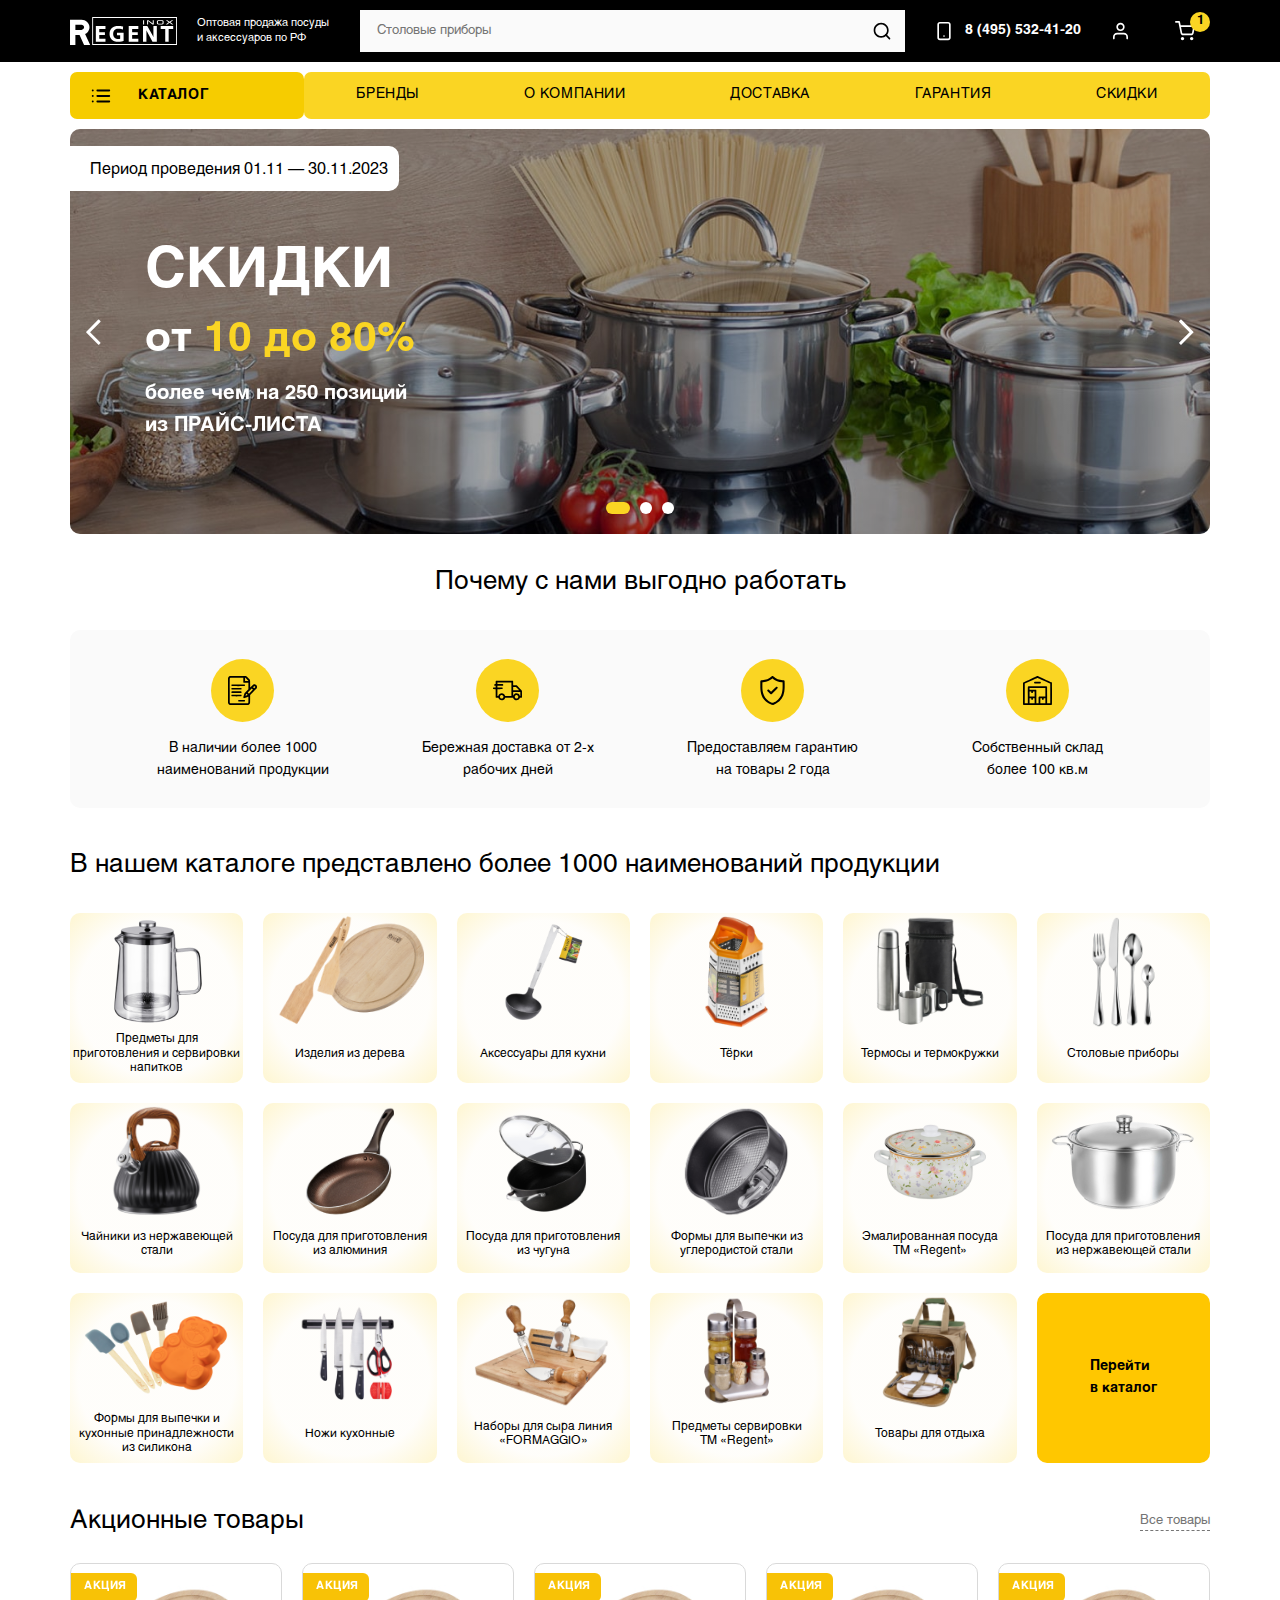
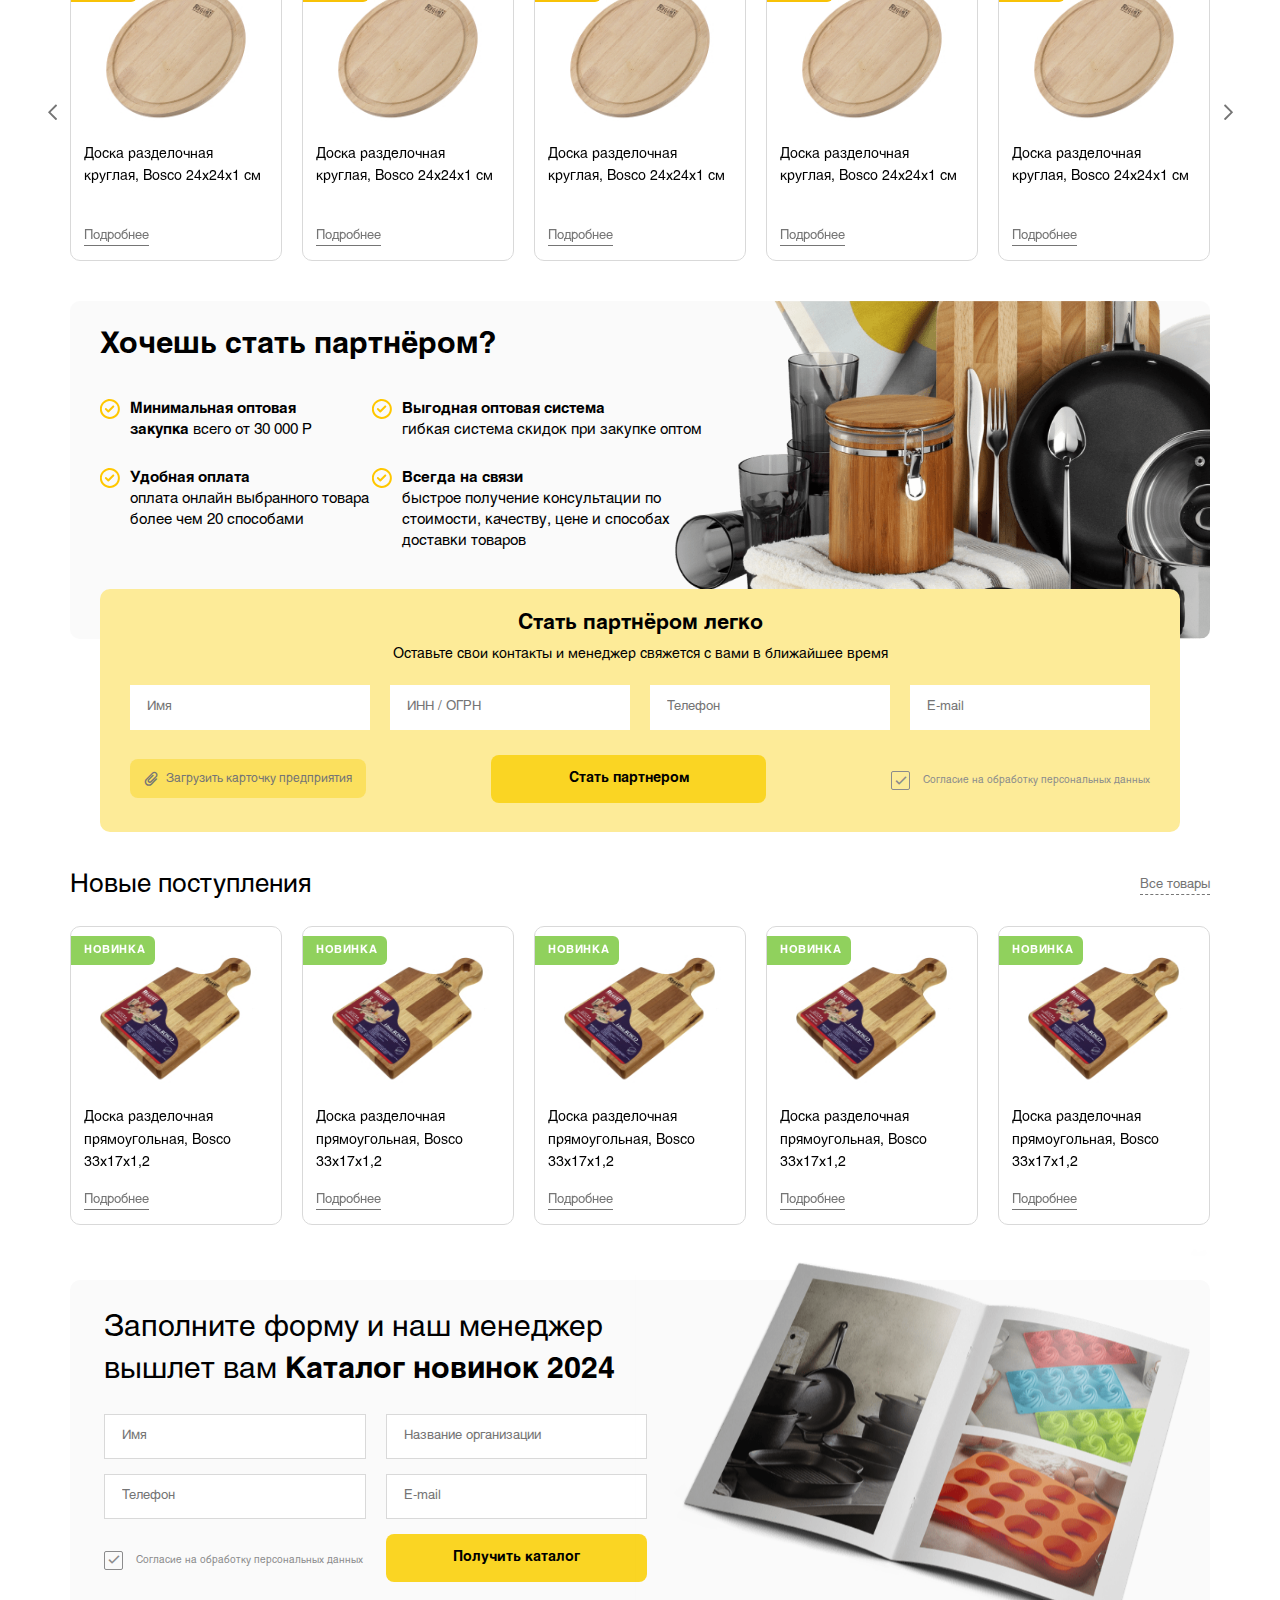
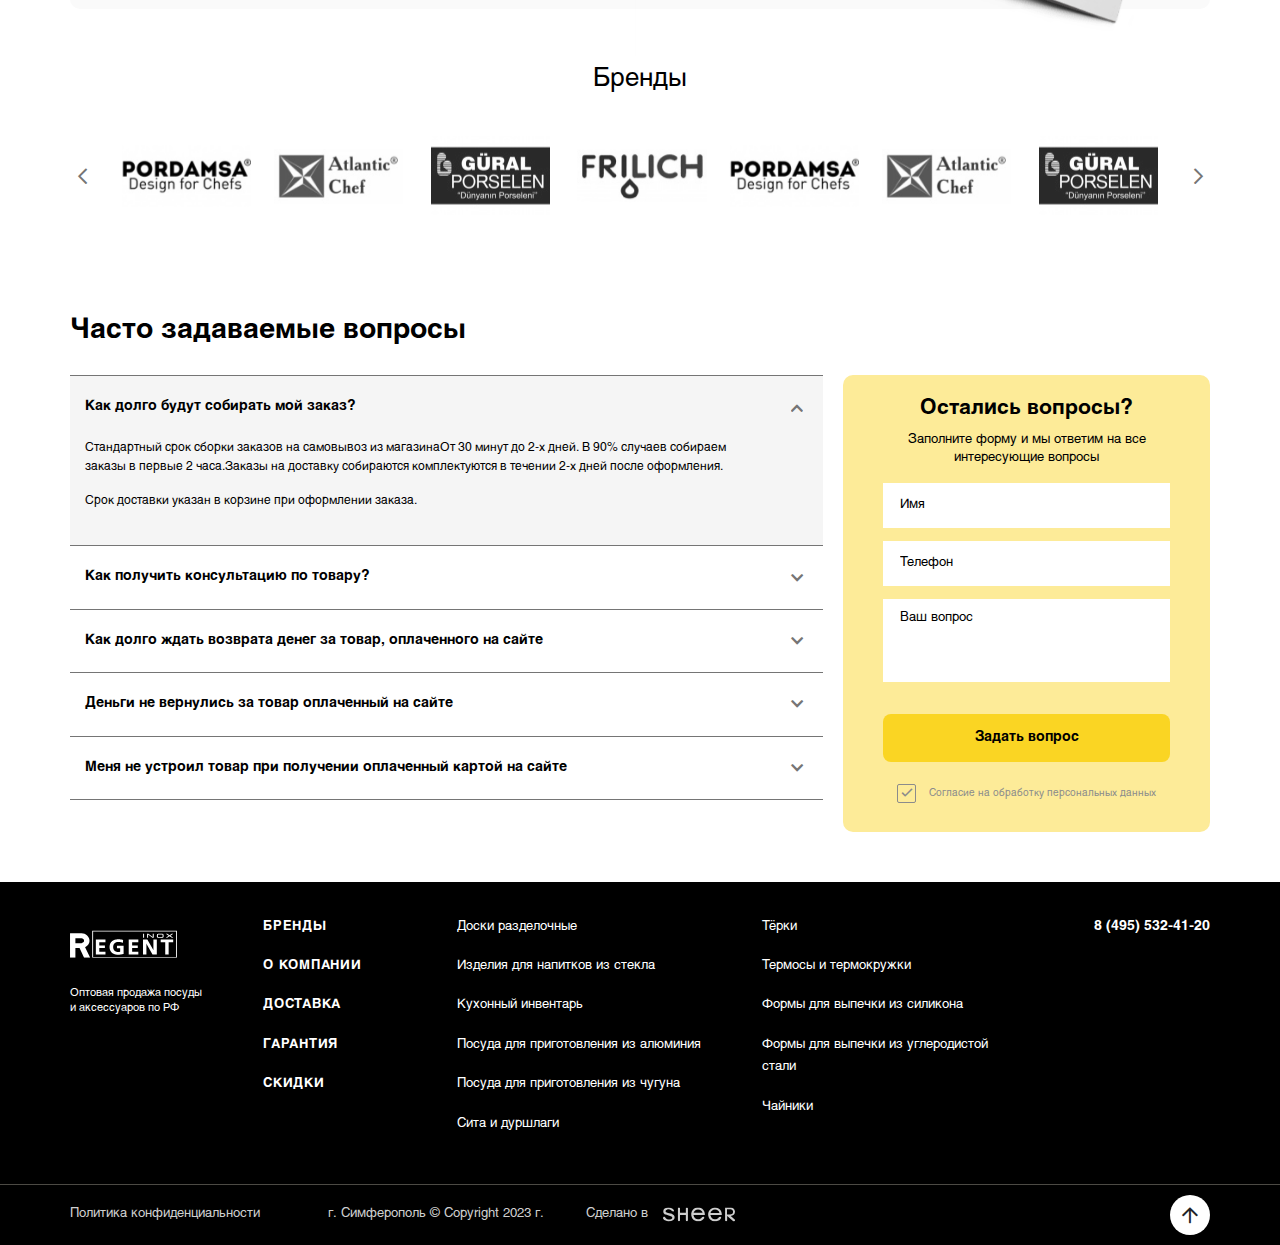
==== commit 1c7bb4f1: "Add files via upload" ====
--- a/index.html
+++ b/index.html
@@ -18,8 +18,8 @@
 	<link rel="stylesheet" href="libs/slick-1.5.9/slick/slick.css" />
 	<link rel="stylesheet" href="libs/slick-1.5.9/slick/slick-theme.css" />
 	<link rel="stylesheet" href="css/fonts.css" />
-	<link rel="stylesheet" href="css/main.css?ver=1.1" />
-	<link rel="stylesheet" href="css/media.css?ver=1.1" />
+	<link rel="stylesheet" href="css/main.css?ver=1.2" />
+	<link rel="stylesheet" href="css/media.css?ver=1.2" />
 </head>
 <body>
 
@@ -784,7 +784,7 @@
 <script src="libs/scroll2id/PageScroll2id.min.js"></script>
 <script src="libs/mask/jquery.maskedinput.js"></script>
 <script src="libs/jQueryFormStyler-master/jquery.formstyler.min.js"></script>
-<script src="js/common.js?ver=1.1"></script>
+<script src="js/common.js?ver=1.2"></script>
 <!-- Yandex.Metrika counter --><!-- /Yandex.Metrika counter -->
 <!-- Google Analytics counter --><!-- /Google Analytics counter -->
 </body>
--- a/css/main.css
+++ b/css/main.css
@@ -557,8 +557,11 @@
 	box-shadow: 0 5px 10px #D9D9D9;
 }
 .tag-catalog {
-	padding: 6px 12px;
+	padding: 0px 12px;
 	padding-left: 15px;
+	height: 31px;
+	display: inline-flex;
+	align-items: center;
 	color: #FFF;
 	top: 13px;
 	left: 0;
--- a/css/media.css
+++ b/css/media.css
@@ -135,8 +135,9 @@
 		padding: 14px 13px;
 	}
 	.tag-catalog {
-		padding: 4px 10px;
+		padding: 0px 10px;
 		padding-left: 13px;
+		height: 29px;
 		top: 9px;
 		font-size: 11px;
 	}
@@ -588,6 +589,7 @@
 	}
 	.buttons-fixed {
 		padding: 0 5px;
+		padding-right: 10px;
 		bottom: 0;
 		left: 0;
 		width: 100%;
@@ -672,7 +674,7 @@
 		height: auto;
 	}
 	.menu-overlay {
-		top: 100px;
+		top: 53px;
 		left: 0;
 		right: 0;
 		bottom: 50px;
@@ -797,6 +799,15 @@
 	.next.page-numbers {
 		right: 8px;
 	}
+	.brands .title-section {
+		padding-bottom: 13px;
+	}
+	.brands {
+		padding-bottom: 10px;
+	}
+	.item-question__content p:last-child {
+		margin-bottom: 0;
+	}
 }
 
 /* Extra Small Devices, Phones */
@@ -853,6 +864,12 @@
 	.partnership {
 		padding-bottom: 10px;
 	}
+	.questions {
+		padding-top: 15px;
+	}
+	.title-page {
+		font-size: 20px;
+	}
 }
 
 /* Custom, iPhone Retina */
@@ -883,6 +900,7 @@
 	.form-search {
 		display: block !important;
 	}
+	.menu-overlay,
 	.menu-mobile {
 		display: none !important;
 	}
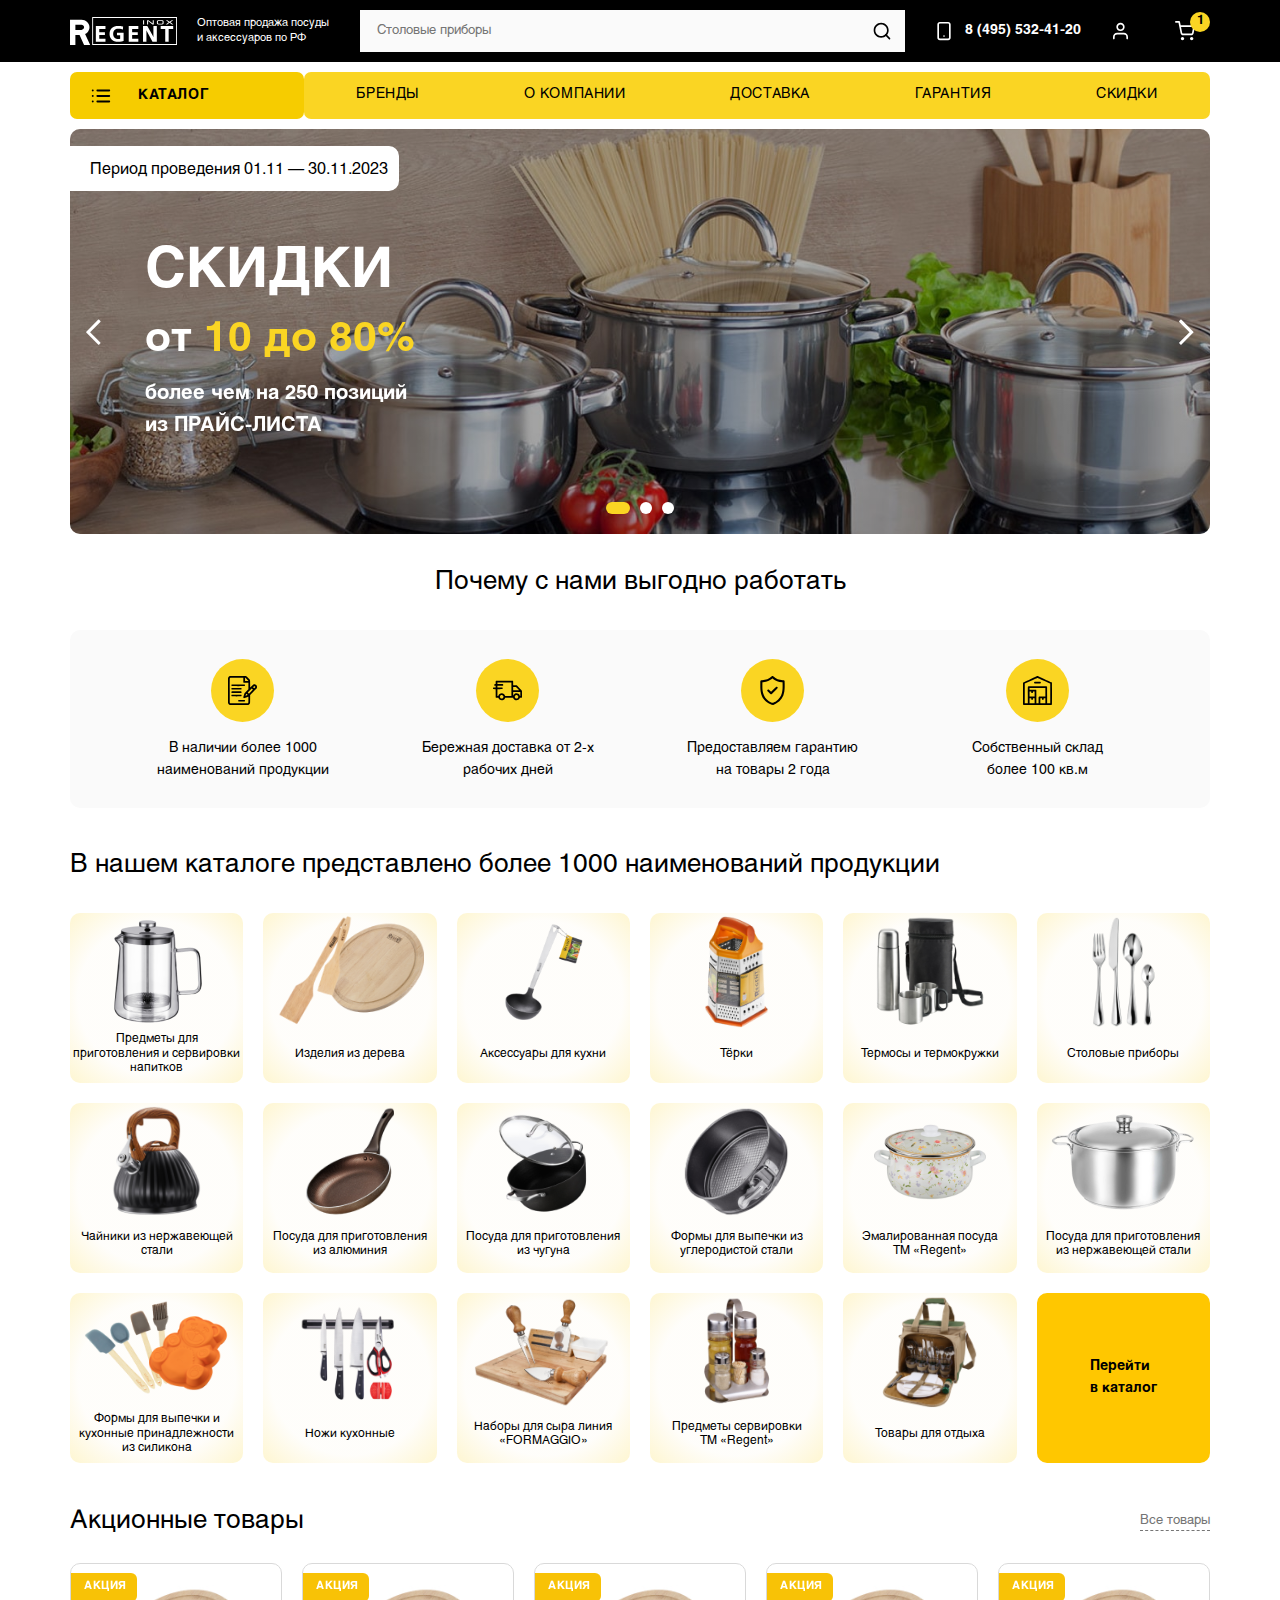
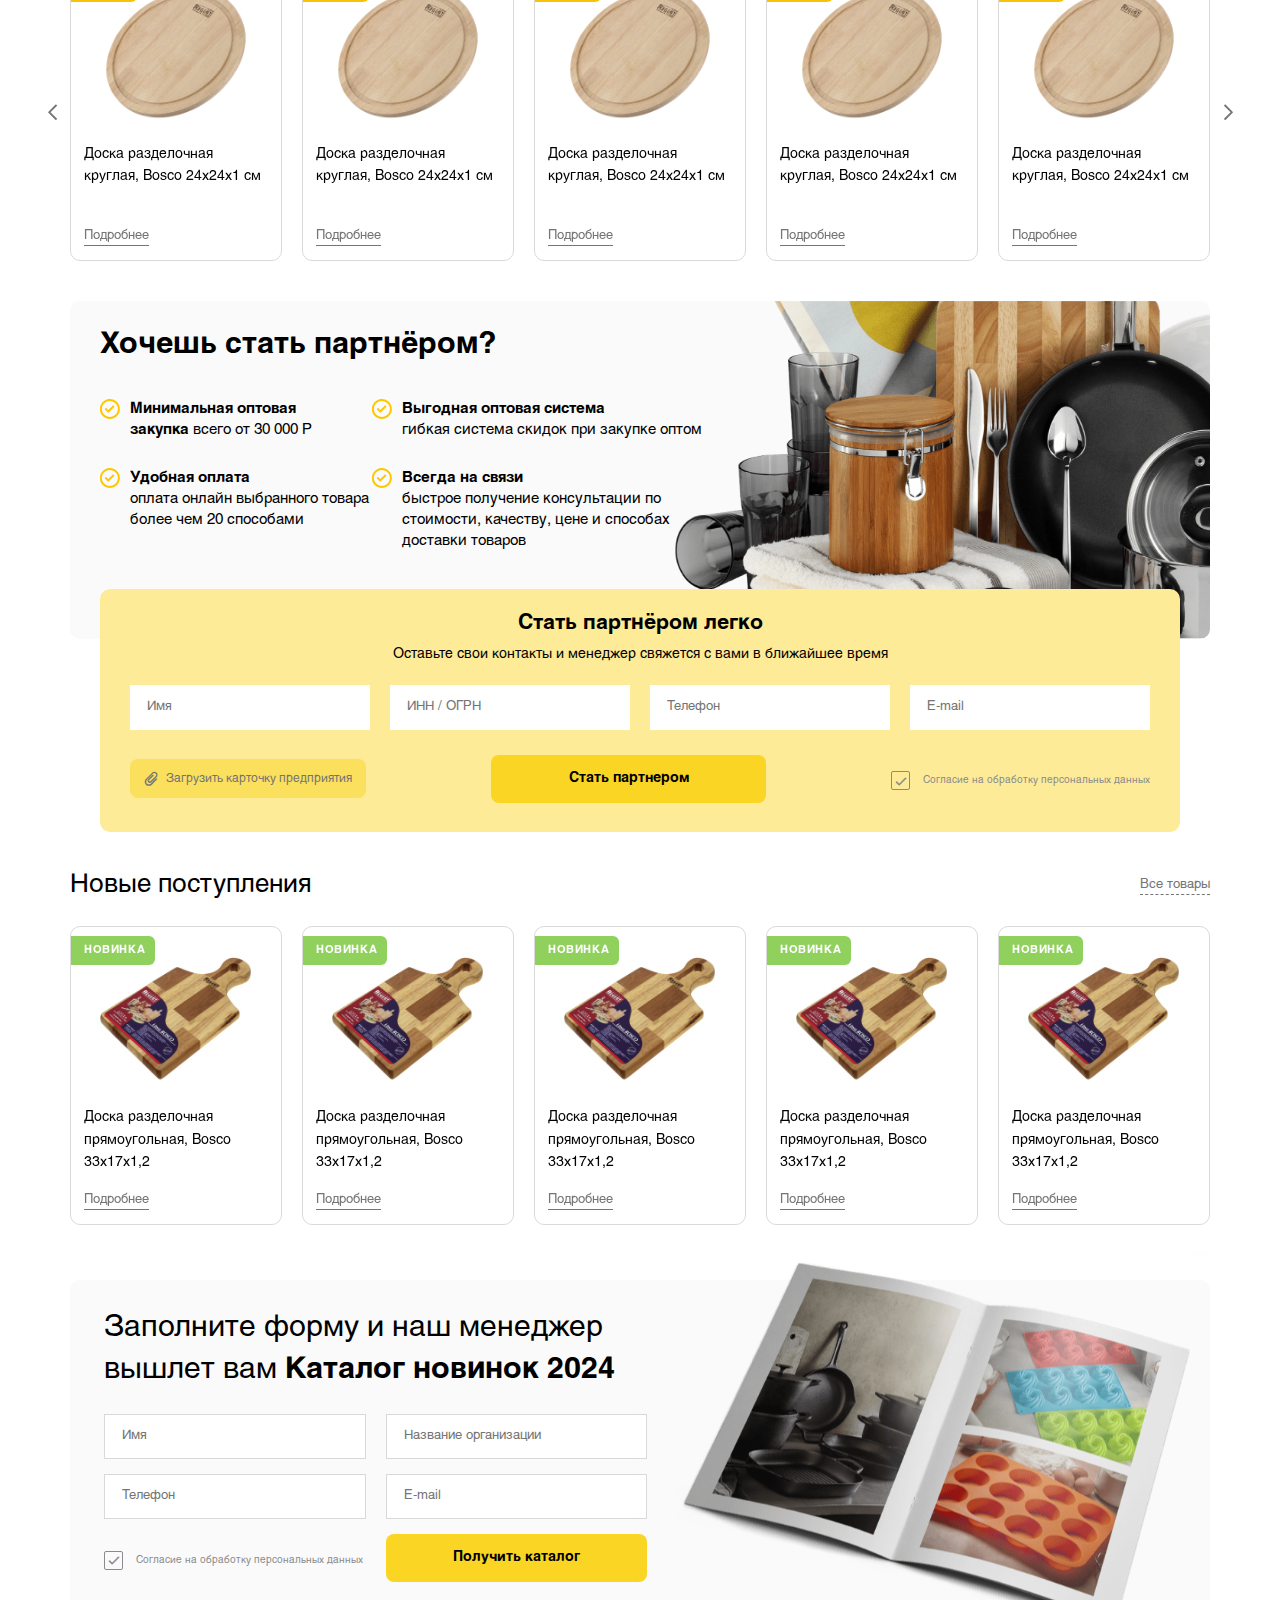
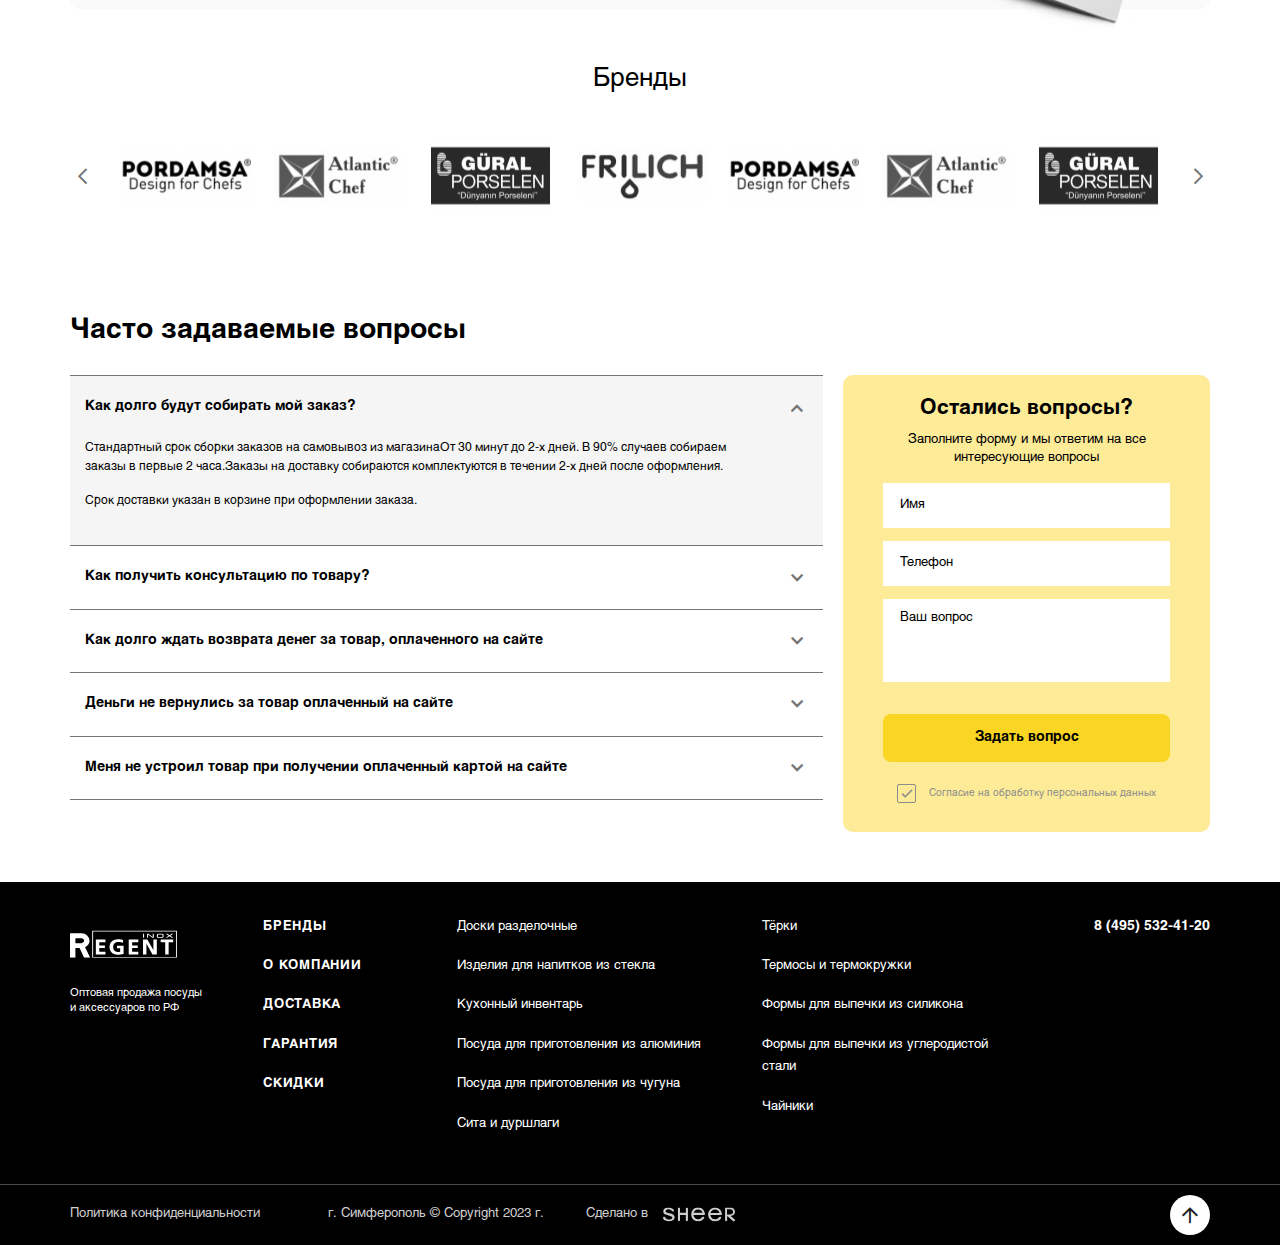
==== commit 20e96816: "Add files via upload" ====
--- a/index.html
+++ b/index.html
@@ -18,8 +18,8 @@
 	<link rel="stylesheet" href="libs/slick-1.5.9/slick/slick.css" />
 	<link rel="stylesheet" href="libs/slick-1.5.9/slick/slick-theme.css" />
 	<link rel="stylesheet" href="css/fonts.css" />
-	<link rel="stylesheet" href="css/main.css?ver=1.2" />
-	<link rel="stylesheet" href="css/media.css?ver=1.2" />
+	<link rel="stylesheet" href="css/main.css?ver=1.3" />
+	<link rel="stylesheet" href="css/media.css?ver=1.3" />
 </head>
 <body>
 
@@ -32,7 +32,7 @@
 			<a href="#" class="btn-fixed btn-fixed_search">
 				<img src="img/search.svg" alt="alt">
 			</a>
-			<a href="#" class="btn-fixed">
+			<a href="#modal-login" class="btn-fixed fancybox">
 				<img src="img/user.svg" alt="alt">
 			</a>
 			<a href="#" class="btn-fixed">
@@ -60,7 +60,7 @@
 							</form>
 						</div>
 						<a href="tel:+84955324120" class="phone-main"><img src="img/phone.svg" alt="alt">8 (495) 532-41-20</a>
-						<a href="#" class="btn-header">
+						<a href="#modal-login" class="btn-header fancybox">
 							<img src="img/user.svg" alt="alt">
 						</a>
 						<a href="#" class="btn-header">
@@ -771,6 +771,77 @@
 		
 	</div>
 
+	<div id="modal-login" class="modal-block">
+		<div class="modal-wrap">
+			<div class="title-middle">Вход в личный кабинет</div>
+			<form>
+				<div class="item-form">
+					<input type="text" placeholder="Логин" required="required">
+				</div>
+				<div class="item-form">
+					<input type="password" placeholder="Пароль" required="required">
+				</div>
+				<a href="#" class="link-main">Забыли пароль?</a>
+				<input type="submit" class="btn-main" value="Войти">
+				<a href="#modal-registration" class="link-main link-main_big fancybox">Зарегистрироваться</a>
+				<div class="checkbox">
+					<label>
+						<input type="checkbox" required="required" checked="checked" />
+						<span>Согласие на обработку персональных данных</span>
+					</label>
+				</div>
+			</form>
+		</div>
+	</div>
+
+	<div id="modal-registration" class="modal-block">
+		<div class="modal-wrap">
+			<div class="title-middle">Добро пожаловать!</div>
+			<div class="descr-form">Введите личные данные, чтобы присоединиться</div>
+			<form>
+				<div class="columns-form">
+					<div class="item-form">
+						<input type="text" placeholder="Логин" required="required">
+					</div>
+					<div class="item-form">
+						<input type="text" placeholder="Телефон" class="input-phone" required="required">
+					</div>
+					<div class="item-form">
+						<input type="email" placeholder="E-mail" required="required">
+					</div>
+					<div class="item-form">
+						<input type="password" placeholder="Пароль" required="required">
+					</div>
+					<div class="item-form">
+						<input type="password" placeholder="Повторить пароль" required="required">
+					</div>
+					<div class="item-form">
+						<input type="text" placeholder="Город" required="required">
+					</div>
+					<div class="item-form">
+						<input type="text" placeholder="Адрес" required="required">
+					</div>
+					<div class="item-form">
+						<input type="text" placeholder="Сфера деятельности" required="required">
+					</div>
+					<div class="item-form">
+						<input type="text" placeholder="Название организации" required="required">
+					</div>
+					<div class="item-form">
+						<input type="text" placeholder="ИНН / КПП" required="required">
+					</div>
+				</div>
+				<input type="submit" class="btn-main" value="Зарегистрироваться">
+				<div class="checkbox">
+					<label>
+						<input type="checkbox" required="required" checked="checked" />
+						<span>Согласие на обработку персональных данных</span>
+					</label>
+				</div>
+			</form>
+		</div>
+	</div>
+
 	<!--[if lt IE 9]>
 	<script src="libs/html5shiv/es5-shim.min.js"></script>
 	<script src="libs/html5shiv/html5shiv.min.js"></script>
@@ -784,7 +855,7 @@
 <script src="libs/scroll2id/PageScroll2id.min.js"></script>
 <script src="libs/mask/jquery.maskedinput.js"></script>
 <script src="libs/jQueryFormStyler-master/jquery.formstyler.min.js"></script>
-<script src="js/common.js?ver=1.2"></script>
+<script src="js/common.js?ver=1.3"></script>
 <!-- Yandex.Metrika counter --><!-- /Yandex.Metrika counter -->
 <!-- Google Analytics counter --><!-- /Google Analytics counter -->
 </body>
--- a/css/main.css
+++ b/css/main.css
@@ -815,7 +815,7 @@
 .checkbox label > span:after {
 	content: '';
 	position: absolute;
-	top: 2px;
+	top: 3px;
 	left: 0px;
 	width: 19px;
 	height: 19px;
@@ -1434,4 +1434,337 @@
 }
 .btn-main_filter {
 	display: none;
+}
+.modal-block {
+	display: none;
+}
+.modal-wrap {
+	width: 427px;
+	padding: 63px;
+	text-align: center;
+	color: #000;
+	max-width: 100%;
+	margin-left: auto;
+	border-radius: 10px;
+	background: #FDEB98;
+}
+.fancybox-skin {
+	padding: 0 !important;
+	background-color: transparent !important;
+	box-shadow: none !important;
+}
+.fancybox-close {
+	top: 6px;
+	right: 7px;
+	border-radius: 50%;
+	display: flex;
+	align-items: center;
+	justify-content: center;
+	text-align: center; 
+	font-size: 20px;
+	color: #000;
+	background-image: none !important;
+	-moz-osx-font-smoothing: grayscale;
+	-webkit-font-smoothing: antialiased;
+	font-style: normal;
+	font-variant: normal;
+	text-rendering: auto;
+	line-height: 1;
+	font-weight: 300;
+	font-family: "Font Awesome 5 Pro";
+}
+.fancybox-close::before {
+	content: "\f00d";
+}
+.fancybox-inner {
+	overflow: visible !important;
+}
+.modal-wrap .title-middle {
+	padding-bottom: 28px;
+}
+.link-main {
+	font-size: 14px;
+	line-height: 140%;
+	color: #000;
+	border-bottom: 1px solid #000;
+	display: inline-block;
+}
+.link-main:hover {
+	border-color: transparent;
+}
+.modal-wrap .btn-main {
+	margin-top: 25px;
+	padding: 0 10px;
+	width: 100%;
+}
+.link-main_big {
+	font-size: 15px;
+	font-weight: 700;
+}
+#modal-login .link-main_big {
+	margin-top: 22px;
+}
+.modal-wrap .checkbox {
+	margin-top: 22px;
+	justify-content: center;
+}
+#modal-registration .modal-wrap {
+	width: 761px;
+	padding: 35px 74px;
+}
+.columns-form {
+	column-gap: 14px;
+	columns: 2;
+}
+#modal-registration .modal-wrap .btn-main {
+	width: 300px;
+	margin-top: 15px;
+}
+#modal-registration .modal-wrap .item-form {
+	margin-bottom: 15px;
+}
+#modal-registration .modal-wrap .title-middle {
+	padding-bottom: 6px;
+}
+.slider-nav__item {
+	height: 122px;
+	margin-bottom: 15px;
+	border: 1px solid #D9D9D9;
+	display: flex;
+	align-items: center;
+	justify-content: center;
+	cursor: pointer;
+	transition: all 0.3s;
+}
+.slider-nav__item img {
+	max-width: 100%;
+	max-height: 100%;
+}
+.slider-for {
+	margin-left: 32px;
+}
+.slider-for__item {
+	height: 396px;
+	display: flex;
+	align-items: center;
+	justify-content: center;
+}
+.slider-for__item img {
+	max-width: 100%;
+	max-height: 100%;
+}
+.slider-nav {
+	margin-right: -32px;
+	padding: 0;
+}
+.slider-nav .slick-arrow {
+	width: 24px;
+	height: 24px;
+	color: #223683;
+	font-size: 15px;
+	background: transparent;
+	transform: rotate(90deg);
+	left: 0;
+	right: 0;
+	margin: 0 auto;
+	border: none;
+}
+.slider-nav .slick-prev {
+	top: -10px;
+}
+.slider-nav .slick-next {
+	bottom: -10px;
+	top: auto;
+}
+.articul-main {
+	padding-bottom: 15px;
+	font-weight: 700;
+}
+.feature {
+	font-size: 14px;
+	padding: 9px 0;
+	border-bottom: 1px solid #D9D9D9;
+	display: flex;
+	align-items: center;
+	justify-content: space-between;
+}
+.feature span:nth-child(2) {
+	min-width: 100px;
+}
+.feature:last-child {
+	border: none;
+}
+.info-card {
+	padding: 38px;
+	background: #FAFAFA;
+}
+.info-card .btn-main {
+	margin-top: 60px;
+	padding: 0 10px;
+	width: 100%;
+}
+.info-card__text {
+	padding-top: 25px;
+	text-align: center;
+}
+.info-card__text a {
+	color: #000;
+	border-bottom: 1px solid #000;
+}
+.info-card__text a:hover {
+	border-color: transparent;
+}
+.tabs {
+	margin: 0 -10px;
+	display: flex;
+	align-items: center;
+}
+.tabs li {
+	padding: 0 10px;
+	flex: 1;
+}
+.tabs a {
+	padding-bottom: 10px;
+	text-align: center;
+	color: #000;
+	border-bottom: 1px solid #D9D9D9;
+	line-height: 140%;
+	display: block;
+}
+.tabs .active a,
+.tabs a:hover {
+	border-bottom: 2px solid #FFC700;
+}
+.page-card .tabs {
+	max-width: 606px;
+	margin-top: 15px;
+}
+.tab-container {
+	font-size: 14px;
+	padding-top: 30px;
+	line-height: 160%;
+}
+.page-card {
+	padding-bottom: 60px;
+}
+.recommendations .title-section {
+	padding-bottom: 10px;
+}
+.recommendations {
+	padding-bottom: 20px;
+}
+.recommendations + .recommendations {
+	padding-bottom: 50px;
+}
+.tab-pane {
+	display: none;
+}
+.tab-pane:first-child {
+	display: block;
+}
+.price-main {
+	font-size: 30px;
+	line-height: 160%;
+	font-weight: 700;
+}
+.quantity {
+	width: 120px;
+	height: 42px;
+	border-radius: 6px;
+	border: 1px solid #D9D9D9;
+	background: #FFF;
+	display: flex;
+}
+.quantity-button {
+	flex: 1;
+	border: none;
+	background-color: transparent;
+	font-size: 19px;
+	color: #000;
+	font-family: 'Helios';
+	display: flex;
+	align-items: center;
+	justify-content: center;
+	cursor: pointer;
+}
+.quantity input {
+	flex: 1;
+	width: 100%;
+	font-size: 16px;
+	font-family: 'Helios';
+	border: none;
+	color: #000;
+	text-align: center;
+	background-color: transparent;
+}
+
+input[type=number]::-webkit-inner-spin-button,
+input[type=number]::-webkit-outer-spin-button
+{
+	-webkit-appearance: none;
+	margin: 0;
+}
+
+input[type=number]
+{
+	-moz-appearance: textfield;
+}
+.info-card .price-main {
+	margin-top: -15px;
+	margin-bottom: 14px;
+}
+.subtitle-page {
+	padding-bottom: 19px;
+	border-bottom: 1px solid #757575;
+	font-weight: 700;
+}
+.page-delivery .title-section {
+	padding-bottom: 6px;
+}
+.page-delivery {
+	padding-bottom: 65px;
+}
+.article-content h2 {
+	font-size: 24px;
+	padding-top: 19px;
+	padding-bottom: 5px;
+	line-height: 160%;
+}
+.article-content li {
+	padding-left: 15px;
+	margin-left: 5px;
+	position: relative;
+}
+.article-content li::before {
+	position: absolute;
+	top: 0;
+	left: 0;
+	content: "•";
+}
+.article-content p a {
+	color: #000;
+	border-bottom: 1px solid #000;
+}
+.article-content p a:hover {
+	border-color: transparent;
+}
+.article-content img {
+	margin-top: 20px;
+	max-width: 100%;
+	height: auto;
+	display: block;
+}
+.page-delivery .article-content img {
+	margin-left: auto;
+}
+.col_pr {
+	padding-right: 0;
+}
+#map {
+	height: 538px;
+	width: 100%;
+	background-color: #ccc;
+}
+.page-delivery #map {
+	margin-top: 39px;
 }--- a/css/media.css
+++ b/css/media.css
@@ -328,6 +328,88 @@
 	.row_catalog > div {
 		padding: 0 4px;
 	}
+	.modal-wrap {
+		width: 397px;
+		padding: 48px;
+		text-align: center;
+	}
+	.modal-wrap .title-middle {
+		padding-bottom: 21px;
+	}
+	.link-main_big {
+		font-size: 14px;
+	}
+	.link-main {
+		font-size: 13px;
+	}
+	#modal-login .link-main_big {
+		margin-top: 16px;
+	}
+	.modal-wrap .btn-main {
+		margin-top: 20px;
+	}
+	.page-card .tabs {
+		max-width: 483px;
+	}
+	.slider-nav__item {
+		height: 107px;
+		margin-bottom: 12px;
+	}
+	.slider-for__item {
+		height: 353px;
+	}
+	.feature {
+		font-size: 13px;
+		padding: 7px 0;
+	}
+	.feature span:nth-child(2) {
+		min-width: 85px;
+	}
+	.articul-main {
+		padding-bottom: 11px;
+	}
+	.info-card {
+		padding: 28px;
+	}
+	.info-card .btn-main {
+		margin-top: 47px;
+	}
+	.info-card__text {
+		padding-top: 15px;
+	}
+	.tab-container {
+		font-size: 13px;
+		padding-top: 26px;
+	}
+	.page-card {
+		padding-bottom: 40px;
+	}
+	.recommendations + .recommendations {
+		padding-bottom: 40px;
+	}
+	.price-main {
+		font-size: 26px;
+	}
+	.info-card .price-main {
+		margin-top: -11px;
+		margin-bottom: 8px;
+	}
+	.page-delivery .article-content img {
+		margin-left: 20px;
+	}
+	.article-content h2 {
+		font-size: 22px;
+		padding-top: 16px;
+	}
+	.subtitle-page {
+		padding-bottom: 15px;
+	}
+	.page-delivery {
+		padding-bottom: 55px;
+	}
+	#map {
+		height: 470px;
+	}
 }
 /* Large Devices, Wide Screens */
 @media only screen and (max-width : 1200px) {
@@ -443,6 +525,32 @@
 	}
 	.catalog-dropdown {
 		width: 200px;
+	}
+	.page-card .title-section {
+		font-size: 21px;
+		padding-bottom: 20px;
+	}
+	.slider-nav__item {
+		height: 96px;
+		margin-bottom: 10px;
+	}
+	.slider-for__item {
+		height: 315px;
+	}
+	.info-card .btn-main {
+		margin-top: 30px;
+	}
+	.info-card {
+		padding: 20px;
+	}
+	.page-card .tabs {
+		max-width: 395px;
+	}
+	.page-delivery {
+		padding-bottom: 40px;
+	}
+	.page-delivery #map {
+		margin-top: 26px;
 	}
 }
 
@@ -706,6 +814,37 @@
 	.item-question__head i {
 		font-size: 12px;
 	}
+	.section-text p {
+		margin-bottom: 15px;
+	}
+	.section-text {
+		padding-bottom: 20px;
+	}
+	.item-sidebar__head:hover {
+		background-color: transparent;
+	}
+	.page-card .title-section {
+		padding-top: 15px;
+	}
+	.info-card {
+		margin-top: 20px;
+	}
+	.page-card .tabs {
+		max-width: initial;
+	}
+	.info-card .price-main {
+		margin-top: -5px;
+	}
+	.article-content h2 {
+		font-size: 19px;
+		padding-top: 15px;
+	}
+	.page-delivery .article-content img {
+		margin-left: 0;
+	}
+	#map {
+		height: 400px;
+	}
 }
 
 /* Small Devices, Tablets */
@@ -808,6 +947,24 @@
 	.item-question__content p:last-child {
 		margin-bottom: 0;
 	}
+	#modal-registration .modal-wrap {
+		padding: 25px 15px;
+	}
+	.col_for {
+		order: -1;
+	}
+	.slider-nav__item {
+		margin: 0 3px;
+	}
+	.slider-nav {
+		margin: 0 -3px;
+	}
+	.tab-container {
+		padding-top: 20px;
+	}
+	.page-card {
+		padding-bottom: 30px;
+	}
 }
 
 /* Extra Small Devices, Phones */
@@ -870,6 +1027,45 @@
 	.title-page {
 		font-size: 20px;
 	}
+	.modal-wrap {
+		padding: 40px 20px;
+	}
+	.columns-form {
+		column-gap: 6px;
+	}
+	#modal-registration .modal-wrap .item-form {
+		margin-bottom: 6px;
+	}
+	.columns-form .item-form input {
+		font-size: 12px;
+		height: 45px;
+		padding: 0 10px;
+	}
+	#modal-registration .modal-wrap {
+		padding: 23px 10px;
+	}
+	#modal-registration .descr-form {
+		padding-bottom: 14px;
+	}
+	.slider-for__item {
+		height: 275px;
+	}
+	.slider-nav__item {
+		height: 75px;
+	}
+	.price-main {
+		font-size: 24px;
+	}
+	.article-content h2 {
+		font-size: 18px;
+		padding-top: 13px;
+	}
+	.tabs {
+		margin: 0 -5px;
+	}
+	.tabs li {
+		padding: 0 5px;
+	}
 }
 
 /* Custom, iPhone Retina */
